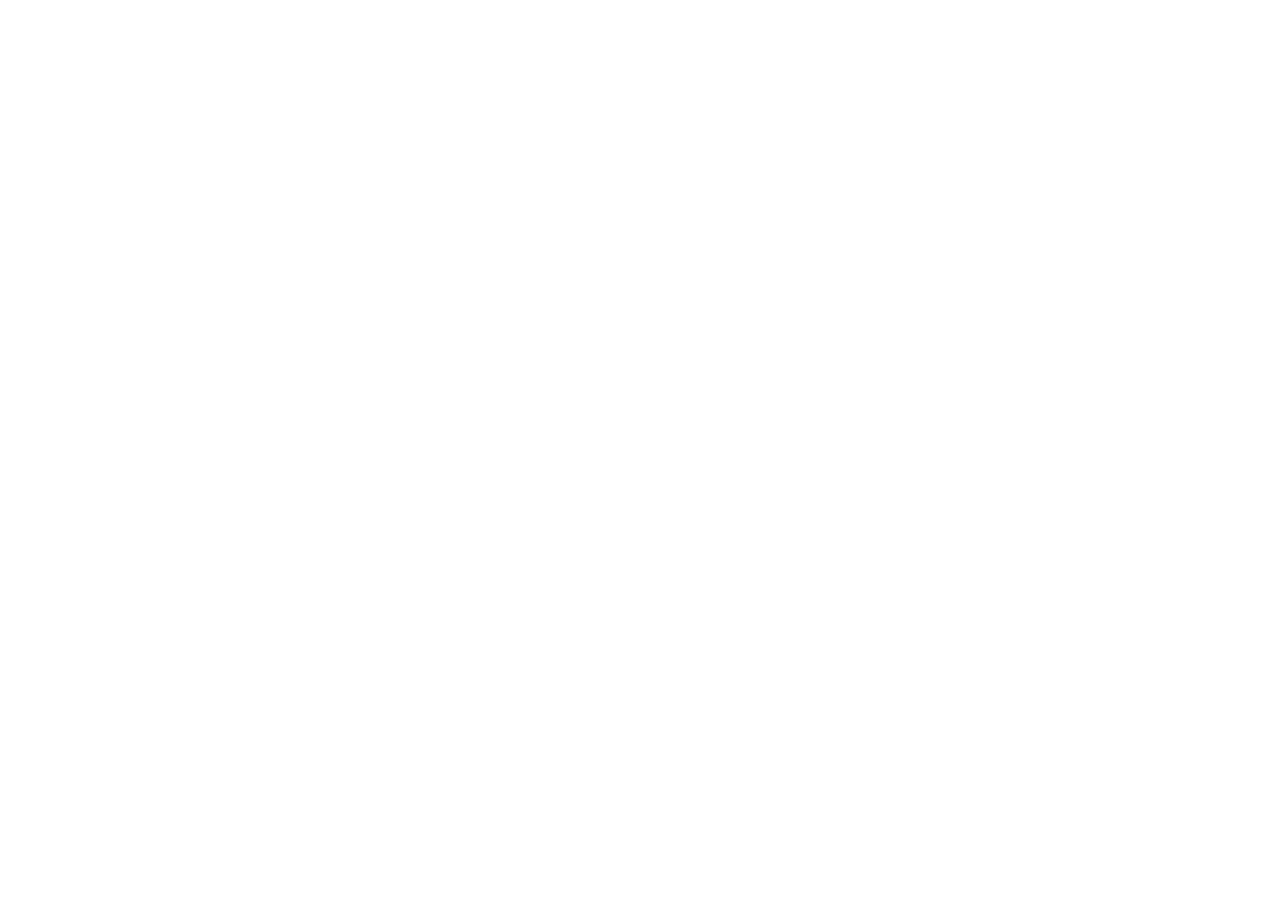
==== index.html @ 205d9cdd "提交" ====
<!DOCTYPE html>
<html lang="en">

<head>
    <meta charset="UTF-8">
    <meta name="viewport" content="width=device-width, initial-scale=1.0">
    <title>Document</title>
</head>

<body>

</body>

</html>
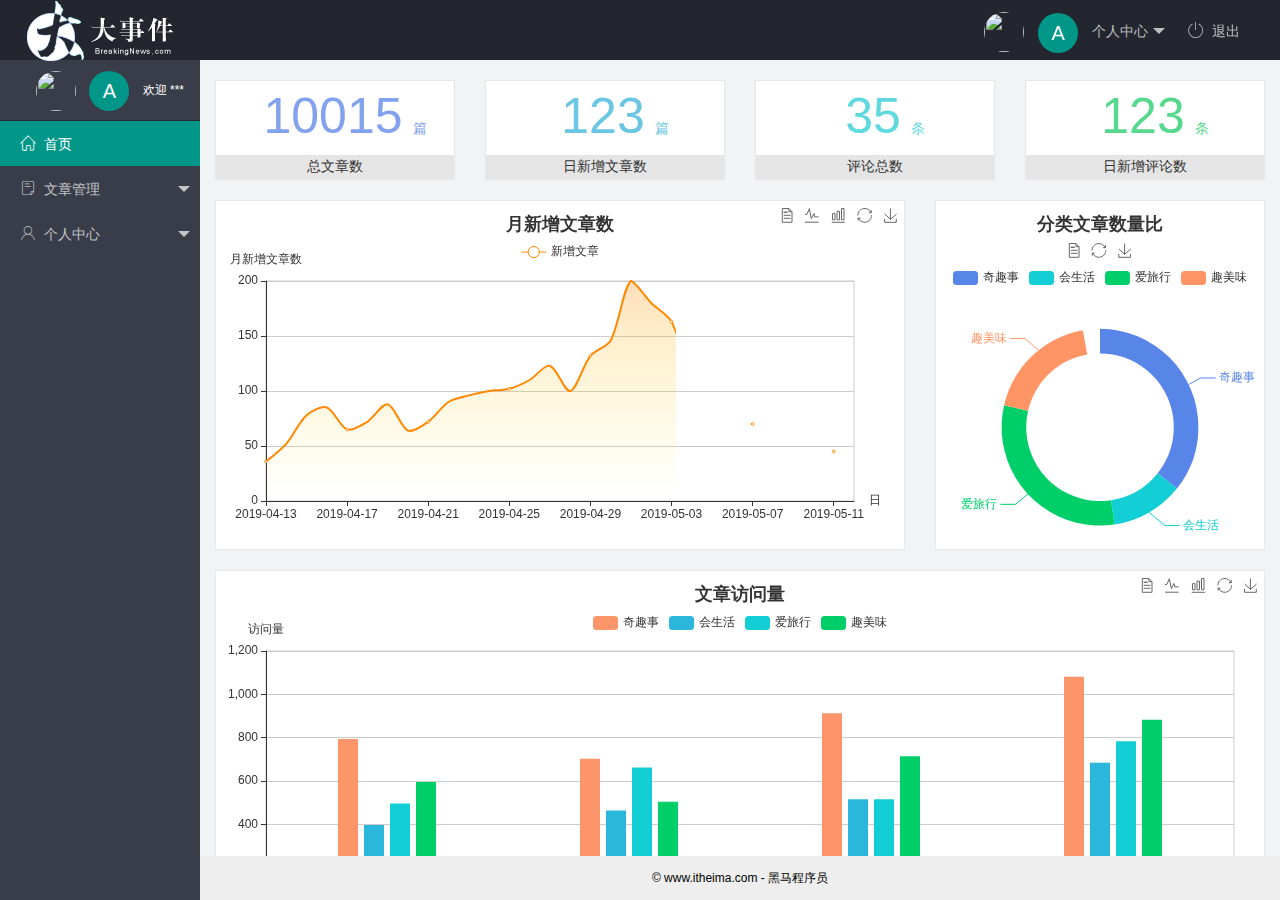
==== commit 644e4433: "页" ====
--- a/index.html
+++ b/index.html
@@ -4,11 +4,90 @@
 <head>
     <meta charset="UTF-8">
     <meta name="viewport" content="width=device-width, initial-scale=1.0">
-    <title>Document</title>
+    <title>后台主页</title>
+    <link rel="stylesheet" href="./assets/lib/layui/css/layui.css">
+    <link rel="stylesheet" href="./assets/css/index.css">
+    <!-- 导入第三方图标库 -->
+    <link rel="stylesheet" href="./assets/fonts/iconfont.css">
 </head>
 
-<body>
+<body class="layui-layout-body">
+    <div class="layui-layout layui-layout-admin">
+        <div class="layui-header">
+            <div class="layui-logo"><img src="./assets/images/logo.png" alt=""></div>
+            <!-- 头部区域（可配合layui已有的水平导航） -->
 
+            <ul class="layui-nav layui-layout-right">
+                <li class="layui-nav-item">
+                    <a href="javascript:;">
+                        <img src="http://t.cn/RCzsdCq" class="layui-nav-img">
+                        <span class="text-avatar">A</span> 个人中心
+                    </a>
+                    <dl class="layui-nav-child">
+                        <dd><a href="">基本资料</a></dd>
+                        <dd><a href="">更换头像</a></dd>
+                        <dd><a href="">重置密码</a></dd>
+                    </dl>
+                </li>
+                <li class="layui-nav-item"><a href="javascript:;" id="btnLogout"><span class="iconfont icon-tuichu"></span>退出</a></li>
+            </ul>
+        </div>
+
+        <div class="layui-side layui-bg-black">
+            <div class="layui-side-scroll">
+                <!-- 头像区域 -->
+                <div class="userinfo">
+
+                    <img src="http://t.cn/RCzsdCq" class="layui-nav-img">
+                    <span class="text-avatar">A</span>
+                    <span id='welcome'>欢迎 ***</span>
+
+                </div>
+                <!-- 左侧导航区域（可配合layui已有的垂直导航） -->
+
+                <ul class="layui-nav layui-nav-tree" lay-shrink="all">
+                    <li class="layui-nav-item layui-this"><a href="./home/dashboard.html" target="fm"><span class="iconfont icon-home"></span>首页</a></li>
+                    <li class="layui-nav-item ">
+                        <a class="" href="javascript:;"><span class="iconfont icon-16"></span>文章管理</a>
+                        <dl class="layui-nav-child">
+                            <dd><a href="javascript:;"><i class="layui-icon layui-icon-app"></i> 文章类别</a></dd>
+                            <dd><a href="javascript:;"><i class="layui-icon layui-icon-app"></i>文章列表</a></dd>
+                            <dd><a href="javascript:;"><i class="layui-icon layui-icon-app"></i>发布文章</a></dd>
+
+                        </dl>
+                    </li>
+                    <li class="layui-nav-item">
+                        <a href="javascript:;"><span class="iconfont icon-user"></span>个人中心</a>
+                        <dl class="layui-nav-child">
+                            <dd><a href="javascript:;"><i class="layui-icon layui-icon-app"></i>基本资料</a></dd>
+                            <dd><a href="javascript:;"><i class="layui-icon layui-icon-app"></i>更换头像</a></dd>
+                            <dd><a href="javascript:;"><i class="layui-icon layui-icon-app"></i>重置密码</a></dd>
+
+                        </dl>
+                    </li>
+
+
+                </ul>
+            </div>
+        </div>
+
+        <div class="layui-body">
+            <!-- 内容主体区域 -->
+            <iframe name='fm' src="./home/dashboard.html" frameborder="0"></iframe>
+        </div>
+
+        <div class="layui-footer">
+            <!-- 底部固定区域 -->
+            © www.itheima.com - 黑马程序员
+        </div>
+    </div>
+    <script src="./assets/lib/layui/layui.all.js"></script>
+    <!-- 导入Jquery  -->
+    <script src="./assets/lib/jquery.js"></script>
+    <!-- 导入基本JQUREY -->
+    <script src="./assets/js/baseAPI.js"></script>
+    <!-- 导入自己的JS文件 -->
+    <script src="./assets/js/index.js"></script>
 </body>
 
 </html>--- a/assets/lib/layui/css/layui.css
+++ b/assets/lib/layui/css/layui.css
@@ -0,0 +1,2 @@
+/** layui-v2.5.5 MIT License By https://www.layui.com */
+ .layui-inline,img{display:inline-block;vertical-align:middle}h1,h2,h3,h4,h5,h6{font-weight:400}.layui-edge,.layui-header,.layui-inline,.layui-main{position:relative}.layui-body,.layui-edge,.layui-elip{overflow:hidden}.layui-btn,.layui-edge,.layui-inline,img{vertical-align:middle}.layui-btn,.layui-disabled,.layui-icon,.layui-unselect{-moz-user-select:none;-webkit-user-select:none;-ms-user-select:none}.layui-elip,.layui-form-checkbox span,.layui-form-pane .layui-form-label{text-overflow:ellipsis;white-space:nowrap}.layui-breadcrumb,.layui-tree-btnGroup{visibility:hidden}blockquote,body,button,dd,div,dl,dt,form,h1,h2,h3,h4,h5,h6,input,li,ol,p,pre,td,textarea,th,ul{margin:0;padding:0;-webkit-tap-highlight-color:rgba(0,0,0,0)}a:active,a:hover{outline:0}img{border:none}li{list-style:none}table{border-collapse:collapse;border-spacing:0}h4,h5,h6{font-size:100%}button,input,optgroup,option,select,textarea{font-family:inherit;font-size:inherit;font-style:inherit;font-weight:inherit;outline:0}pre{white-space:pre-wrap;white-space:-moz-pre-wrap;white-space:-pre-wrap;white-space:-o-pre-wrap;word-wrap:break-word}body{line-height:24px;font:14px Helvetica Neue,Helvetica,PingFang SC,Tahoma,Arial,sans-serif}hr{height:1px;margin:10px 0;border:0;clear:both}a{color:#333;text-decoration:none}a:hover{color:#777}a cite{font-style:normal;*cursor:pointer}.layui-border-box,.layui-border-box *{box-sizing:border-box}.layui-box,.layui-box *{box-sizing:content-box}.layui-clear{clear:both;*zoom:1}.layui-clear:after{content:'\20';clear:both;*zoom:1;display:block;height:0}.layui-inline{*display:inline;*zoom:1}.layui-edge{display:inline-block;width:0;height:0;border-width:6px;border-style:dashed;border-color:transparent}.layui-edge-top{top:-4px;border-bottom-color:#999;border-bottom-style:solid}.layui-edge-right{border-left-color:#999;border-left-style:solid}.layui-edge-bottom{top:2px;border-top-color:#999;border-top-style:solid}.layui-edge-left{border-right-color:#999;border-right-style:solid}.layui-disabled,.layui-disabled:hover{color:#d2d2d2!important;cursor:not-allowed!important}.layui-circle{border-radius:100%}.layui-show{display:block!important}.layui-hide{display:none!important}@font-face{font-family:layui-icon;src:url(../font/iconfont.eot?v=250);src:url(../font/iconfont.eot?v=250#iefix) format('embedded-opentype'),url(../font/iconfont.woff2?v=250) format('woff2'),url(../font/iconfont.woff?v=250) format('woff'),url(../font/iconfont.ttf?v=250) format('truetype'),url(../font/iconfont.svg?v=250#layui-icon) format('svg')}.layui-icon{font-family:layui-icon!important;font-size:16px;font-style:normal;-webkit-font-smoothing:antialiased;-moz-osx-font-smoothing:grayscale}.layui-icon-reply-fill:before{content:"\e611"}.layui-icon-set-fill:before{content:"\e614"}.layui-icon-menu-fill:before{content:"\e60f"}.layui-icon-search:before{content:"\e615"}.layui-icon-share:before{content:"\e641"}.layui-icon-set-sm:before{content:"\e620"}.layui-icon-engine:before{content:"\e628"}.layui-icon-close:before{content:"\1006"}.layui-icon-close-fill:before{content:"\1007"}.layui-icon-chart-screen:before{content:"\e629"}.layui-icon-star:before{content:"\e600"}.layui-icon-circle-dot:before{content:"\e617"}.layui-icon-chat:before{content:"\e606"}.layui-icon-release:before{content:"\e609"}.layui-icon-list:before{content:"\e60a"}.layui-icon-chart:before{content:"\e62c"}.layui-icon-ok-circle:before{content:"\1005"}.layui-icon-layim-theme:before{content:"\e61b"}.layui-icon-table:before{content:"\e62d"}.layui-icon-right:before{content:"\e602"}.layui-icon-left:before{content:"\e603"}.layui-icon-cart-simple:before{content:"\e698"}.layui-icon-face-cry:before{content:"\e69c"}.layui-icon-face-smile:before{content:"\e6af"}.layui-icon-survey:before{content:"\e6b2"}.layui-icon-tree:before{content:"\e62e"}.layui-icon-upload-circle:before{content:"\e62f"}.layui-icon-add-circle:before{content:"\e61f"}.layui-icon-download-circle:before{content:"\e601"}.layui-icon-templeate-1:before{content:"\e630"}.layui-icon-util:before{content:"\e631"}.layui-icon-face-surprised:before{content:"\e664"}.layui-icon-edit:before{content:"\e642"}.layui-icon-speaker:before{content:"\e645"}.layui-icon-down:before{content:"\e61a"}.layui-icon-file:before{content:"\e621"}.layui-icon-layouts:before{content:"\e632"}.layui-icon-rate-half:before{content:"\e6c9"}.layui-icon-add-circle-fine:before{content:"\e608"}.layui-icon-prev-circle:before{content:"\e633"}.layui-icon-read:before{content:"\e705"}.layui-icon-404:before{content:"\e61c"}.layui-icon-carousel:before{content:"\e634"}.layui-icon-help:before{content:"\e607"}.layui-icon-code-circle:before{content:"\e635"}.layui-icon-water:before{content:"\e636"}.layui-icon-username:before{content:"\e66f"}.layui-icon-find-fill:before{content:"\e670"}.layui-icon-about:before{content:"\e60b"}.layui-icon-location:before{content:"\e715"}.layui-icon-up:before{content:"\e619"}.layui-icon-pause:before{content:"\e651"}.layui-icon-date:before{content:"\e637"}.layui-icon-layim-uploadfile:before{content:"\e61d"}.layui-icon-delete:before{content:"\e640"}.layui-icon-play:before{content:"\e652"}.layui-icon-top:before{content:"\e604"}.layui-icon-friends:before{content:"\e612"}.layui-icon-refresh-3:before{content:"\e9aa"}.layui-icon-ok:before{content:"\e605"}.layui-icon-layer:before{content:"\e638"}.layui-icon-face-smile-fine:before{content:"\e60c"}.layui-icon-dollar:before{content:"\e659"}.layui-icon-group:before{content:"\e613"}.layui-icon-layim-download:before{content:"\e61e"}.layui-icon-picture-fine:before{content:"\e60d"}.layui-icon-link:before{content:"\e64c"}.layui-icon-diamond:before{content:"\e735"}.layui-icon-log:before{content:"\e60e"}.layui-icon-rate-solid:before{content:"\e67a"}.layui-icon-fonts-del:before{content:"\e64f"}.layui-icon-unlink:before{content:"\e64d"}.layui-icon-fonts-clear:before{content:"\e639"}.layui-icon-triangle-r:before{content:"\e623"}.layui-icon-circle:before{content:"\e63f"}.layui-icon-radio:before{content:"\e643"}.layui-icon-align-center:before{content:"\e647"}.layui-icon-align-right:before{content:"\e648"}.layui-icon-align-left:before{content:"\e649"}.layui-icon-loading-1:before{content:"\e63e"}.layui-icon-return:before{content:"\e65c"}.layui-icon-fonts-strong:before{content:"\e62b"}.layui-icon-upload:before{content:"\e67c"}.layui-icon-dialogue:before{content:"\e63a"}.layui-icon-video:before{content:"\e6ed"}.layui-icon-headset:before{content:"\e6fc"}.layui-icon-cellphone-fine:before{content:"\e63b"}.layui-icon-add-1:before{content:"\e654"}.layui-icon-face-smile-b:before{content:"\e650"}.layui-icon-fonts-html:before{content:"\e64b"}.layui-icon-form:before{content:"\e63c"}.layui-icon-cart:before{content:"\e657"}.layui-icon-camera-fill:before{content:"\e65d"}.layui-icon-tabs:before{content:"\e62a"}.layui-icon-fonts-code:before{content:"\e64e"}.layui-icon-fire:before{content:"\e756"}.layui-icon-set:before{content:"\e716"}.layui-icon-fonts-u:before{content:"\e646"}.layui-icon-triangle-d:before{content:"\e625"}.layui-icon-tips:before{content:"\e702"}.layui-icon-picture:before{content:"\e64a"}.layui-icon-more-vertical:before{content:"\e671"}.layui-icon-flag:before{content:"\e66c"}.layui-icon-loading:before{content:"\e63d"}.layui-icon-fonts-i:before{content:"\e644"}.layui-icon-refresh-1:before{content:"\e666"}.layui-icon-rmb:before{content:"\e65e"}.layui-icon-home:before{content:"\e68e"}.layui-icon-user:before{content:"\e770"}.layui-icon-notice:before{content:"\e667"}.layui-icon-login-weibo:before{content:"\e675"}.layui-icon-voice:before{content:"\e688"}.layui-icon-upload-drag:before{content:"\e681"}.layui-icon-login-qq:before{content:"\e676"}.layui-icon-snowflake:before{content:"\e6b1"}.layui-icon-file-b:before{content:"\e655"}.layui-icon-template:before{content:"\e663"}.layui-icon-auz:before{content:"\e672"}.layui-icon-console:before{content:"\e665"}.layui-icon-app:before{content:"\e653"}.layui-icon-prev:before{content:"\e65a"}.layui-icon-website:before{content:"\e7ae"}.layui-icon-next:before{content:"\e65b"}.layui-icon-component:before{content:"\e857"}.layui-icon-more:before{content:"\e65f"}.layui-icon-login-wechat:before{content:"\e677"}.layui-icon-shrink-right:before{content:"\e668"}.layui-icon-spread-left:before{content:"\e66b"}.layui-icon-camera:before{content:"\e660"}.layui-icon-note:before{content:"\e66e"}.layui-icon-refresh:before{content:"\e669"}.layui-icon-female:before{content:"\e661"}.layui-icon-male:before{content:"\e662"}.layui-icon-password:before{content:"\e673"}.layui-icon-senior:before{content:"\e674"}.layui-icon-theme:before{content:"\e66a"}.layui-icon-tread:before{content:"\e6c5"}.layui-icon-praise:before{content:"\e6c6"}.layui-icon-star-fill:before{content:"\e658"}.layui-icon-rate:before{content:"\e67b"}.layui-icon-template-1:before{content:"\e656"}.layui-icon-vercode:before{content:"\e679"}.layui-icon-cellphone:before{content:"\e678"}.layui-icon-screen-full:before{content:"\e622"}.layui-icon-screen-restore:before{content:"\e758"}.layui-icon-cols:before{content:"\e610"}.layui-icon-export:before{content:"\e67d"}.layui-icon-print:before{content:"\e66d"}.layui-icon-slider:before{content:"\e714"}.layui-icon-addition:before{content:"\e624"}.layui-icon-subtraction:before{content:"\e67e"}.layui-icon-service:before{content:"\e626"}.layui-icon-transfer:before{content:"\e691"}.layui-main{width:1140px;margin:0 auto}.layui-header{z-index:1000;height:60px}.layui-header a:hover{transition:all .5s;-webkit-transition:all .5s}.layui-side{position:fixed;left:0;top:0;bottom:0;z-index:999;width:200px;overflow-x:hidden}.layui-side-scroll{position:relative;width:220px;height:100%;overflow-x:hidden}.layui-body{position:absolute;left:200px;right:0;top:0;bottom:0;z-index:998;width:auto;overflow-y:auto;box-sizing:border-box}.layui-layout-body{overflow:hidden}.layui-layout-admin .layui-header{background-color:#23262E}.layui-layout-admin .layui-side{top:60px;width:200px;overflow-x:hidden}.layui-layout-admin .layui-body{position:fixed;top:60px;bottom:44px}.layui-layout-admin .layui-main{width:auto;margin:0 15px}.layui-layout-admin .layui-footer{position:fixed;left:200px;right:0;bottom:0;height:44px;line-height:44px;padding:0 15px;background-color:#eee}.layui-layout-admin .layui-logo{position:absolute;left:0;top:0;width:200px;height:100%;line-height:60px;text-align:center;color:#009688;font-size:16px}.layui-layout-admin .layui-header .layui-nav{background:0 0}.layui-layout-left{position:absolute!important;left:200px;top:0}.layui-layout-right{position:absolute!important;right:0;top:0}.layui-container{position:relative;margin:0 auto;padding:0 15px;box-sizing:border-box}.layui-fluid{position:relative;margin:0 auto;padding:0 15px}.layui-row:after,.layui-row:before{content:'';display:block;clear:both}.layui-col-lg1,.layui-col-lg10,.layui-col-lg11,.layui-col-lg12,.layui-col-lg2,.layui-col-lg3,.layui-col-lg4,.layui-col-lg5,.layui-col-lg6,.layui-col-lg7,.layui-col-lg8,.layui-col-lg9,.layui-col-md1,.layui-col-md10,.layui-col-md11,.layui-col-md12,.layui-col-md2,.layui-col-md3,.layui-col-md4,.layui-col-md5,.layui-col-md6,.layui-col-md7,.layui-col-md8,.layui-col-md9,.layui-col-sm1,.layui-col-sm10,.layui-col-sm11,.layui-col-sm12,.layui-col-sm2,.layui-col-sm3,.layui-col-sm4,.layui-col-sm5,.layui-col-sm6,.layui-col-sm7,.layui-col-sm8,.layui-col-sm9,.layui-col-xs1,.layui-col-xs10,.layui-col-xs11,.layui-col-xs12,.layui-col-xs2,.layui-col-xs3,.layui-col-xs4,.layui-col-xs5,.layui-col-xs6,.layui-col-xs7,.layui-col-xs8,.layui-col-xs9{position:relative;display:block;box-sizing:border-box}.layui-col-xs1,.layui-col-xs10,.layui-col-xs11,.layui-col-xs12,.layui-col-xs2,.layui-col-xs3,.layui-col-xs4,.layui-col-xs5,.layui-col-xs6,.layui-col-xs7,.layui-col-xs8,.layui-col-xs9{float:left}.layui-col-xs1{width:8.33333333%}.layui-col-xs2{width:16.66666667%}.layui-col-xs3{width:25%}.layui-col-xs4{width:33.33333333%}.layui-col-xs5{width:41.66666667%}.layui-col-xs6{width:50%}.layui-col-xs7{width:58.33333333%}.layui-col-xs8{width:66.66666667%}.layui-col-xs9{width:75%}.layui-col-xs10{width:83.33333333%}.layui-col-xs11{width:91.66666667%}.layui-col-xs12{width:100%}.layui-col-xs-offset1{margin-left:8.33333333%}.layui-col-xs-offset2{margin-left:16.66666667%}.layui-col-xs-offset3{margin-left:25%}.layui-col-xs-offset4{margin-left:33.33333333%}.layui-col-xs-offset5{margin-left:41.66666667%}.layui-col-xs-offset6{margin-left:50%}.layui-col-xs-offset7{margin-left:58.33333333%}.layui-col-xs-offset8{margin-left:66.66666667%}.layui-col-xs-offset9{margin-left:75%}.layui-col-xs-offset10{margin-left:83.33333333%}.layui-col-xs-offset11{margin-left:91.66666667%}.layui-col-xs-offset12{margin-left:100%}@media screen and (max-width:768px){.layui-hide-xs{display:none!important}.layui-show-xs-block{display:block!important}.layui-show-xs-inline{display:inline!important}.layui-show-xs-inline-block{display:inline-block!important}}@media screen and (min-width:768px){.layui-container{width:750px}.layui-hide-sm{display:none!important}.layui-show-sm-block{display:block!important}.layui-show-sm-inline{display:inline!important}.layui-show-sm-inline-block{display:inline-block!important}.layui-col-sm1,.layui-col-sm10,.layui-col-sm11,.layui-col-sm12,.layui-col-sm2,.layui-col-sm3,.layui-col-sm4,.layui-col-sm5,.layui-col-sm6,.layui-col-sm7,.layui-col-sm8,.layui-col-sm9{float:left}.layui-col-sm1{width:8.33333333%}.layui-col-sm2{width:16.66666667%}.layui-col-sm3{width:25%}.layui-col-sm4{width:33.33333333%}.layui-col-sm5{width:41.66666667%}.layui-col-sm6{width:50%}.layui-col-sm7{width:58.33333333%}.layui-col-sm8{width:66.66666667%}.layui-col-sm9{width:75%}.layui-col-sm10{width:83.33333333%}.layui-col-sm11{width:91.66666667%}.layui-col-sm12{width:100%}.layui-col-sm-offset1{margin-left:8.33333333%}.layui-col-sm-offset2{margin-left:16.66666667%}.layui-col-sm-offset3{margin-left:25%}.layui-col-sm-offset4{margin-left:33.33333333%}.layui-col-sm-offset5{margin-left:41.66666667%}.layui-col-sm-offset6{margin-left:50%}.layui-col-sm-offset7{margin-left:58.33333333%}.layui-col-sm-offset8{margin-left:66.66666667%}.layui-col-sm-offset9{margin-left:75%}.layui-col-sm-offset10{margin-left:83.33333333%}.layui-col-sm-offset11{margin-left:91.66666667%}.layui-col-sm-offset12{margin-left:100%}}@media screen and (min-width:992px){.layui-container{width:970px}.layui-hide-md{display:none!important}.layui-show-md-block{display:block!important}.layui-show-md-inline{display:inline!important}.layui-show-md-inline-block{display:inline-block!important}.layui-col-md1,.layui-col-md10,.layui-col-md11,.layui-col-md12,.layui-col-md2,.layui-col-md3,.layui-col-md4,.layui-col-md5,.layui-col-md6,.layui-col-md7,.layui-col-md8,.layui-col-md9{float:left}.layui-col-md1{width:8.33333333%}.layui-col-md2{width:16.66666667%}.layui-col-md3{width:25%}.layui-col-md4{width:33.33333333%}.layui-col-md5{width:41.66666667%}.layui-col-md6{width:50%}.layui-col-md7{width:58.33333333%}.layui-col-md8{width:66.66666667%}.layui-col-md9{width:75%}.layui-col-md10{width:83.33333333%}.layui-col-md11{width:91.66666667%}.layui-col-md12{width:100%}.layui-col-md-offset1{margin-left:8.33333333%}.layui-col-md-offset2{margin-left:16.66666667%}.layui-col-md-offset3{margin-left:25%}.layui-col-md-offset4{margin-left:33.33333333%}.layui-col-md-offset5{margin-left:41.66666667%}.layui-col-md-offset6{margin-left:50%}.layui-col-md-offset7{margin-left:58.33333333%}.layui-col-md-offset8{margin-left:66.66666667%}.layui-col-md-offset9{margin-left:75%}.layui-col-md-offset10{margin-left:83.33333333%}.layui-col-md-offset11{margin-left:91.66666667%}.layui-col-md-offset12{margin-left:100%}}@media screen and (min-width:1200px){.layui-container{width:1170px}.layui-hide-lg{display:none!important}.layui-show-lg-block{display:block!important}.layui-show-lg-inline{display:inline!important}.layui-show-lg-inline-block{display:inline-block!important}.layui-col-lg1,.layui-col-lg10,.layui-col-lg11,.layui-col-lg12,.layui-col-lg2,.layui-col-lg3,.layui-col-lg4,.layui-col-lg5,.layui-col-lg6,.layui-col-lg7,.layui-col-lg8,.layui-col-lg9{float:left}.layui-col-lg1{width:8.33333333%}.layui-col-lg2{width:16.66666667%}.layui-col-lg3{width:25%}.layui-col-lg4{width:33.33333333%}.layui-col-lg5{width:41.66666667%}.layui-col-lg6{width:50%}.layui-col-lg7{width:58.33333333%}.layui-col-lg8{width:66.66666667%}.layui-col-lg9{width:75%}.layui-col-lg10{width:83.33333333%}.layui-col-lg11{width:91.66666667%}.layui-col-lg12{width:100%}.layui-col-lg-offset1{margin-left:8.33333333%}.layui-col-lg-offset2{margin-left:16.66666667%}.layui-col-lg-offset3{margin-left:25%}.layui-col-lg-offset4{margin-left:33.33333333%}.layui-col-lg-offset5{margin-left:41.66666667%}.layui-col-lg-offset6{margin-left:50%}.layui-col-lg-offset7{margin-left:58.33333333%}.layui-col-lg-offset8{margin-left:66.66666667%}.layui-col-lg-offset9{margin-left:75%}.layui-col-lg-offset10{margin-left:83.33333333%}.layui-col-lg-offset11{margin-left:91.66666667%}.layui-col-lg-offset12{margin-left:100%}}.layui-col-space1{margin:-.5px}.layui-col-space1>*{padding:.5px}.layui-col-space3{margin:-1.5px}.layui-col-space3>*{padding:1.5px}.layui-col-space5{margin:-2.5px}.layui-col-space5>*{padding:2.5px}.layui-col-space8{margin:-3.5px}.layui-col-space8>*{padding:3.5px}.layui-col-space10{margin:-5px}.layui-col-space10>*{padding:5px}.layui-col-space12{margin:-6px}.layui-col-space12>*{padding:6px}.layui-col-space15{margin:-7.5px}.layui-col-space15>*{padding:7.5px}.layui-col-space18{margin:-9px}.layui-col-space18>*{padding:9px}.layui-col-space20{margin:-10px}.layui-col-space20>*{padding:10px}.layui-col-space22{margin:-11px}.layui-col-space22>*{padding:11px}.layui-col-space25{margin:-12.5px}.layui-col-space25>*{padding:12.5px}.layui-col-space30{margin:-15px}.layui-col-space30>*{padding:15px}.layui-btn,.layui-input,.layui-select,.layui-textarea,.layui-upload-button{outline:0;-webkit-appearance:none;transition:all .3s;-webkit-transition:all .3s;box-sizing:border-box}.layui-elem-quote{margin-bottom:10px;padding:15px;line-height:22px;border-left:5px solid #009688;border-radius:0 2px 2px 0;background-color:#f2f2f2}.layui-quote-nm{border-style:solid;border-width:1px 1px 1px 5px;background:0 0}.layui-elem-field{margin-bottom:10px;padding:0;border-width:1px;border-style:solid}.layui-elem-field legend{margin-left:20px;padding:0 10px;font-size:20px;font-weight:300}.layui-field-title{margin:10px 0 20px;border-width:1px 0 0}.layui-field-box{padding:10px 15px}.layui-field-title .layui-field-box{padding:10px 0}.layui-progress{position:relative;height:6px;border-radius:20px;background-color:#e2e2e2}.layui-progress-bar{position:absolute;left:0;top:0;width:0;max-width:100%;height:6px;border-radius:20px;text-align:right;background-color:#5FB878;transition:all .3s;-webkit-transition:all .3s}.layui-progress-big,.layui-progress-big .layui-progress-bar{height:18px;line-height:18px}.layui-progress-text{position:relative;top:-20px;line-height:18px;font-size:12px;color:#666}.layui-progress-big .layui-progress-text{position:static;padding:0 10px;color:#fff}.layui-collapse{border-width:1px;border-style:solid;border-radius:2px}.layui-colla-content,.layui-colla-item{border-top-width:1px;border-top-style:solid}.layui-colla-item:first-child{border-top:none}.layui-colla-title{position:relative;height:42px;line-height:42px;padding:0 15px 0 35px;color:#333;background-color:#f2f2f2;cursor:pointer;font-size:14px;overflow:hidden}.layui-colla-content{display:none;padding:10px 15px;line-height:22px;color:#666}.layui-colla-icon{position:absolute;left:15px;top:0;font-size:14px}.layui-card{margin-bottom:15px;border-radius:2px;background-color:#fff;box-shadow:0 1px 2px 0 rgba(0,0,0,.05)}.layui-card:last-child{margin-bottom:0}.layui-card-header{position:relative;height:42px;line-height:42px;padding:0 15px;border-bottom:1px solid #f6f6f6;color:#333;border-radius:2px 2px 0 0;font-size:14px}.layui-bg-black,.layui-bg-blue,.layui-bg-cyan,.layui-bg-green,.layui-bg-orange,.layui-bg-red{color:#fff!important}.layui-card-body{position:relative;padding:10px 15px;line-height:24px}.layui-card-body[pad15]{padding:15px}.layui-card-body[pad20]{padding:20px}.layui-card-body .layui-table{margin:5px 0}.layui-card .layui-tab{margin:0}.layui-panel-window{position:relative;padding:15px;border-radius:0;border-top:5px solid #E6E6E6;background-color:#fff}.layui-auxiliar-moving{position:fixed;left:0;right:0;top:0;bottom:0;width:100%;height:100%;background:0 0;z-index:9999999999}.layui-form-label,.layui-form-mid,.layui-form-select,.layui-input-block,.layui-input-inline,.layui-textarea{position:relative}.layui-bg-red{background-color:#FF5722!important}.layui-bg-orange{background-color:#FFB800!important}.layui-bg-green{background-color:#009688!important}.layui-bg-cyan{background-color:#2F4056!important}.layui-bg-blue{background-color:#1E9FFF!important}.layui-bg-black{background-color:#393D49!important}.layui-bg-gray{background-color:#eee!important;color:#666!important}.layui-badge-rim,.layui-colla-content,.layui-colla-item,.layui-collapse,.layui-elem-field,.layui-form-pane .layui-form-item[pane],.layui-form-pane .layui-form-label,.layui-input,.layui-layedit,.layui-layedit-tool,.layui-quote-nm,.layui-select,.layui-tab-bar,.layui-tab-card,.layui-tab-title,.layui-tab-title .layui-this:after,.layui-textarea{border-color:#e6e6e6}.layui-timeline-item:before,hr{background-color:#e6e6e6}.layui-text{line-height:22px;font-size:14px;color:#666}.layui-text h1,.layui-text h2,.layui-text h3{font-weight:500;color:#333}.layui-text h1{font-size:30px}.layui-text h2{font-size:24px}.layui-text h3{font-size:18px}.layui-text a:not(.layui-btn){color:#01AAED}.layui-text a:not(.layui-btn):hover{text-decoration:underline}.layui-text ul{padding:5px 0 5px 15px}.layui-text ul li{margin-top:5px;list-style-type:disc}.layui-text em,.layui-word-aux{color:#999!important;padding:0 5px!important}.layui-btn{display:inline-block;height:38px;line-height:38px;padding:0 18px;background-color:#009688;color:#fff;white-space:nowrap;text-align:center;font-size:14px;border:none;border-radius:2px;cursor:pointer}.layui-btn:hover{opacity:.8;filter:alpha(opacity=80);color:#fff}.layui-btn:active{opacity:1;filter:alpha(opacity=100)}.layui-btn+.layui-btn{margin-left:10px}.layui-btn-container{font-size:0}.layui-btn-container .layui-btn{margin-right:10px;margin-bottom:10px}.layui-btn-container .layui-btn+.layui-btn{margin-left:0}.layui-table .layui-btn-container .layui-btn{margin-bottom:9px}.layui-btn-radius{border-radius:100px}.layui-btn .layui-icon{margin-right:3px;font-size:18px;vertical-align:bottom;vertical-align:middle\9}.layui-btn-primary{border:1px solid #C9C9C9;background-color:#fff;color:#555}.layui-btn-primary:hover{border-color:#009688;color:#333}.layui-btn-normal{background-color:#1E9FFF}.layui-btn-warm{background-color:#FFB800}.layui-btn-danger{background-color:#FF5722}.layui-btn-checked{background-color:#5FB878}.layui-btn-disabled,.layui-btn-disabled:active,.layui-btn-disabled:hover{border:1px solid #e6e6e6;background-color:#FBFBFB;color:#C9C9C9;cursor:not-allowed;opacity:1}.layui-btn-lg{height:44px;line-height:44px;padding:0 25px;font-size:16px}.layui-btn-sm{height:30px;line-height:30px;padding:0 10px;font-size:12px}.layui-btn-sm i{font-size:16px!important}.layui-btn-xs{height:22px;line-height:22px;padding:0 5px;font-size:12px}.layui-btn-xs i{font-size:14px!important}.layui-btn-group{display:inline-block;vertical-align:middle;font-size:0}.layui-btn-group .layui-btn{margin-left:0!important;margin-right:0!important;border-left:1px solid rgba(255,255,255,.5);border-radius:0}.layui-btn-group .layui-btn-primary{border-left:none}.layui-btn-group .layui-btn-primary:hover{border-color:#C9C9C9;color:#009688}.layui-btn-group .layui-btn:first-child{border-left:none;border-radius:2px 0 0 2px}.layui-btn-group .layui-btn-primary:first-child{border-left:1px solid #c9c9c9}.layui-btn-group .layui-btn:last-child{border-radius:0 2px 2px 0}.layui-btn-group .layui-btn+.layui-btn{margin-left:0}.layui-btn-group+.layui-btn-group{margin-left:10px}.layui-btn-fluid{width:100%}.layui-input,.layui-select,.layui-textarea{height:38px;line-height:1.3;line-height:38px\9;border-width:1px;border-style:solid;background-color:#fff;border-radius:2px}.layui-input::-webkit-input-placeholder,.layui-select::-webkit-input-placeholder,.layui-textarea::-webkit-input-placeholder{line-height:1.3}.layui-input,.layui-textarea{display:block;width:100%;padding-left:10px}.layui-input:hover,.layui-textarea:hover{border-color:#D2D2D2!important}.layui-input:focus,.layui-textarea:focus{border-color:#C9C9C9!important}.layui-textarea{min-height:100px;height:auto;line-height:20px;padding:6px 10px;resize:vertical}.layui-select{padding:0 10px}.layui-form input[type=checkbox],.layui-form input[type=radio],.layui-form select{display:none}.layui-form [lay-ignore]{display:initial}.layui-form-item{margin-bottom:15px;clear:both;*zoom:1}.layui-form-item:after{content:'\20';clear:both;*zoom:1;display:block;height:0}.layui-form-label{float:left;display:block;padding:9px 15px;width:80px;font-weight:400;line-height:20px;text-align:right}.layui-form-label-col{display:block;float:none;padding:9px 0;line-height:20px;text-align:left}.layui-form-item .layui-inline{margin-bottom:5px;margin-right:10px}.layui-input-block{margin-left:110px;min-height:36px}.layui-input-inline{display:inline-block;vertical-align:middle}.layui-form-item .layui-input-inline{float:left;width:190px;margin-right:10px}.layui-form-text .layui-input-inline{width:auto}.layui-form-mid{float:left;display:block;padding:9px 0!important;line-height:20px;margin-right:10px}.layui-form-danger+.layui-form-select .layui-input,.layui-form-danger:focus{border-color:#FF5722!important}.layui-form-select .layui-input{padding-right:30px;cursor:pointer}.layui-form-select .layui-edge{position:absolute;right:10px;top:50%;margin-top:-3px;cursor:pointer;border-width:6px;border-top-color:#c2c2c2;border-top-style:solid;transition:all .3s;-webkit-transition:all .3s}.layui-form-select dl{display:none;position:absolute;left:0;top:42px;padding:5px 0;z-index:899;min-width:100%;border:1px solid #d2d2d2;max-height:300px;overflow-y:auto;background-color:#fff;border-radius:2px;box-shadow:0 2px 4px rgba(0,0,0,.12);box-sizing:border-box}.layui-form-select dl dd,.layui-form-select dl dt{padding:0 10px;line-height:36px;white-space:nowrap;overflow:hidden;text-overflow:ellipsis}.layui-form-select dl dt{font-size:12px;color:#999}.layui-form-select dl dd{cursor:pointer}.layui-form-select dl dd:hover{background-color:#f2f2f2;-webkit-transition:.5s all;transition:.5s all}.layui-form-select .layui-select-group dd{padding-left:20px}.layui-form-select dl dd.layui-select-tips{padding-left:10px!important;color:#999}.layui-form-select dl dd.layui-this{background-color:#5FB878;color:#fff}.layui-form-checkbox,.layui-form-select dl dd.layui-disabled{background-color:#fff}.layui-form-selected dl{display:block}.layui-form-checkbox,.layui-form-checkbox *,.layui-form-switch{display:inline-block;vertical-align:middle}.layui-form-selected .layui-edge{margin-top:-9px;-webkit-transform:rotate(180deg);transform:rotate(180deg);margin-top:-3px\9}:root .layui-form-selected .layui-edge{margin-top:-9px\0/IE9}.layui-form-selectup dl{top:auto;bottom:42px}.layui-select-none{margin:5px 0;text-align:center;color:#999}.layui-select-disabled .layui-disabled{border-color:#eee!important}.layui-select-disabled .layui-edge{border-top-color:#d2d2d2}.layui-form-checkbox{position:relative;height:30px;line-height:30px;margin-right:10px;padding-right:30px;cursor:pointer;font-size:0;-webkit-transition:.1s linear;transition:.1s linear;box-sizing:border-box}.layui-form-checkbox span{padding:0 10px;height:100%;font-size:14px;border-radius:2px 0 0 2px;background-color:#d2d2d2;color:#fff;overflow:hidden}.layui-form-checkbox:hover span{background-color:#c2c2c2}.layui-form-checkbox i{position:absolute;right:0;top:0;width:30px;height:28px;border:1px solid #d2d2d2;border-left:none;border-radius:0 2px 2px 0;color:#fff;font-size:20px;text-align:center}.layui-form-checkbox:hover i{border-color:#c2c2c2;color:#c2c2c2}.layui-form-checked,.layui-form-checked:hover{border-color:#5FB878}.layui-form-checked span,.layui-form-checked:hover span{background-color:#5FB878}.layui-form-checked i,.layui-form-checked:hover i{color:#5FB878}.layui-form-item .layui-form-checkbox{margin-top:4px}.layui-form-checkbox[lay-skin=primary]{height:auto!important;line-height:normal!important;min-width:18px;min-height:18px;border:none!important;margin-right:0;padding-left:28px;padding-right:0;background:0 0}.layui-form-checkbox[lay-skin=primary] span{padding-left:0;padding-right:15px;line-height:18px;background:0 0;color:#666}.layui-form-checkbox[lay-skin=primary] i{right:auto;left:0;width:16px;height:16px;line-height:16px;border:1px solid #d2d2d2;font-size:12px;border-radius:2px;background-color:#fff;-webkit-transition:.1s linear;transition:.1s linear}.layui-form-checkbox[lay-skin=primary]:hover i{border-color:#5FB878;color:#fff}.layui-form-checked[lay-skin=primary] i{border-color:#5FB878!important;background-color:#5FB878;color:#fff}.layui-checkbox-disbaled[lay-skin=primary] span{background:0 0!important;color:#c2c2c2}.layui-checkbox-disbaled[lay-skin=primary]:hover i{border-color:#d2d2d2}.layui-form-item .layui-form-checkbox[lay-skin=primary]{margin-top:10px}.layui-form-switch{position:relative;height:22px;line-height:22px;min-width:35px;padding:0 5px;margin-top:8px;border:1px solid #d2d2d2;border-radius:20px;cursor:pointer;background-color:#fff;-webkit-transition:.1s linear;transition:.1s linear}.layui-form-switch i{position:absolute;left:5px;top:3px;width:16px;height:16px;border-radius:20px;background-color:#d2d2d2;-webkit-transition:.1s linear;transition:.1s linear}.layui-form-switch em{position:relative;top:0;width:25px;margin-left:21px;padding:0!important;text-align:center!important;color:#999!important;font-style:normal!important;font-size:12px}.layui-form-onswitch{border-color:#5FB878;background-color:#5FB878}.layui-checkbox-disbaled,.layui-checkbox-disbaled i{border-color:#e2e2e2!important}.layui-form-onswitch i{left:100%;margin-left:-21px;background-color:#fff}.layui-form-onswitch em{margin-left:5px;margin-right:21px;color:#fff!important}.layui-checkbox-disbaled span{background-color:#e2e2e2!important}.layui-checkbox-disbaled:hover i{color:#fff!important}[lay-radio]{display:none}.layui-form-radio,.layui-form-radio *{display:inline-block;vertical-align:middle}.layui-form-radio{line-height:28px;margin:6px 10px 0 0;padding-right:10px;cursor:pointer;font-size:0}.layui-form-radio *{font-size:14px}.layui-form-radio>i{margin-right:8px;font-size:22px;color:#c2c2c2}.layui-form-radio>i:hover,.layui-form-radioed>i{color:#5FB878}.layui-radio-disbaled>i{color:#e2e2e2!important}.layui-form-pane .layui-form-label{width:110px;padding:8px 15px;height:38px;line-height:20px;border-width:1px;border-style:solid;border-radius:2px 0 0 2px;text-align:center;background-color:#FBFBFB;overflow:hidden;box-sizing:border-box}.layui-form-pane .layui-input-inline{margin-left:-1px}.layui-form-pane .layui-input-block{margin-left:110px;left:-1px}.layui-form-pane .layui-input{border-radius:0 2px 2px 0}.layui-form-pane .layui-form-text .layui-form-label{float:none;width:100%;border-radius:2px;box-sizing:border-box;text-align:left}.layui-form-pane .layui-form-text .layui-input-inline{display:block;margin:0;top:-1px;clear:both}.layui-form-pane .layui-form-text .layui-input-block{margin:0;left:0;top:-1px}.layui-form-pane .layui-form-text .layui-textarea{min-height:100px;border-radius:0 0 2px 2px}.layui-form-pane .layui-form-checkbox{margin:4px 0 4px 10px}.layui-form-pane .layui-form-radio,.layui-form-pane .layui-form-switch{margin-top:6px;margin-left:10px}.layui-form-pane .layui-form-item[pane]{position:relative;border-width:1px;border-style:solid}.layui-form-pane .layui-form-item[pane] .layui-form-label{position:absolute;left:0;top:0;height:100%;border-width:0 1px 0 0}.layui-form-pane .layui-form-item[pane] .layui-input-inline{margin-left:110px}@media screen and (max-width:450px){.layui-form-item .layui-form-label{text-overflow:ellipsis;overflow:hidden;white-space:nowrap}.layui-form-item .layui-inline{display:block;margin-right:0;margin-bottom:20px;clear:both}.layui-form-item .layui-inline:after{content:'\20';clear:both;display:block;height:0}.layui-form-item .layui-input-inline{display:block;float:none;left:-3px;width:auto;margin:0 0 10px 112px}.layui-form-item .layui-input-inline+.layui-form-mid{margin-left:110px;top:-5px;padding:0}.layui-form-item .layui-form-checkbox{margin-right:5px;margin-bottom:5px}}.layui-layedit{border-width:1px;border-style:solid;border-radius:2px}.layui-layedit-tool{padding:3px 5px;border-bottom-width:1px;border-bottom-style:solid;font-size:0}.layedit-tool-fixed{position:fixed;top:0;border-top:1px solid #e2e2e2}.layui-layedit-tool .layedit-tool-mid,.layui-layedit-tool .layui-icon{display:inline-block;vertical-align:middle;text-align:center;font-size:14px}.layui-layedit-tool .layui-icon{position:relative;width:32px;height:30px;line-height:30px;margin:3px 5px;color:#777;cursor:pointer;border-radius:2px}.layui-layedit-tool .layui-icon:hover{color:#393D49}.layui-layedit-tool .layui-icon:active{color:#000}.layui-layedit-tool .layedit-tool-active{background-color:#e2e2e2;color:#000}.layui-layedit-tool .layui-disabled,.layui-layedit-tool .layui-disabled:hover{color:#d2d2d2;cursor:not-allowed}.layui-layedit-tool .layedit-tool-mid{width:1px;height:18px;margin:0 10px;background-color:#d2d2d2}.layedit-tool-html{width:50px!important;font-size:30px!important}.layedit-tool-b,.layedit-tool-code,.layedit-tool-help{font-size:16px!important}.layedit-tool-d,.layedit-tool-face,.layedit-tool-image,.layedit-tool-unlink{font-size:18px!important}.layedit-tool-image input{position:absolute;font-size:0;left:0;top:0;width:100%;height:100%;opacity:.01;filter:Alpha(opacity=1);cursor:pointer}.layui-layedit-iframe iframe{display:block;width:100%}#LAY_layedit_code{overflow:hidden}.layui-laypage{display:inline-block;*display:inline;*zoom:1;vertical-align:middle;margin:10px 0;font-size:0}.layui-laypage>a:first-child,.layui-laypage>a:first-child em{border-radius:2px 0 0 2px}.layui-laypage>a:last-child,.layui-laypage>a:last-child em{border-radius:0 2px 2px 0}.layui-laypage>:first-child{margin-left:0!important}.layui-laypage>:last-child{margin-right:0!important}.layui-laypage a,.layui-laypage button,.layui-laypage input,.layui-laypage select,.layui-laypage span{border:1px solid #e2e2e2}.layui-laypage a,.layui-laypage span{display:inline-block;*display:inline;*zoom:1;vertical-align:middle;padding:0 15px;height:28px;line-height:28px;margin:0 -1px 5px 0;background-color:#fff;color:#333;font-size:12px}.layui-flow-more a *,.layui-laypage input,.layui-table-view select[lay-ignore]{display:inline-block}.layui-laypage a:hover{color:#009688}.layui-laypage em{font-style:normal}.layui-laypage .layui-laypage-spr{color:#999;font-weight:700}.layui-laypage a{text-decoration:none}.layui-laypage .layui-laypage-curr{position:relative}.layui-laypage .layui-laypage-curr em{position:relative;color:#fff}.layui-laypage .layui-laypage-curr .layui-laypage-em{position:absolute;left:-1px;top:-1px;padding:1px;width:100%;height:100%;background-color:#009688}.layui-laypage-em{border-radius:2px}.layui-laypage-next em,.layui-laypage-prev em{font-family:Sim sun;font-size:16px}.layui-laypage .layui-laypage-count,.layui-laypage .layui-laypage-limits,.layui-laypage .layui-laypage-refresh,.layui-laypage .layui-laypage-skip{margin-left:10px;margin-right:10px;padding:0;border:none}.layui-laypage .layui-laypage-limits,.layui-laypage .layui-laypage-refresh{vertical-align:top}.layui-laypage .layui-laypage-refresh i{font-size:18px;cursor:pointer}.layui-laypage select{height:22px;padding:3px;border-radius:2px;cursor:pointer}.layui-laypage .layui-laypage-skip{height:30px;line-height:30px;color:#999}.layui-laypage button,.layui-laypage input{height:30px;line-height:30px;border-radius:2px;vertical-align:top;background-color:#fff;box-sizing:border-box}.layui-laypage input{width:40px;margin:0 10px;padding:0 3px;text-align:center}.layui-laypage input:focus,.layui-laypage select:focus{border-color:#009688!important}.layui-laypage button{margin-left:10px;padding:0 10px;cursor:pointer}.layui-table,.layui-table-view{margin:10px 0}.layui-flow-more{margin:10px 0;text-align:center;color:#999;font-size:14px}.layui-flow-more a{height:32px;line-height:32px}.layui-flow-more a *{vertical-align:top}.layui-flow-more a cite{padding:0 20px;border-radius:3px;background-color:#eee;color:#333;font-style:normal}.layui-flow-more a cite:hover{opacity:.8}.layui-flow-more a i{font-size:30px;color:#737383}.layui-table{width:100%;background-color:#fff;color:#666}.layui-table tr{transition:all .3s;-webkit-transition:all .3s}.layui-table th{text-align:left;font-weight:400}.layui-table tbody tr:hover,.layui-table thead tr,.layui-table-click,.layui-table-header,.layui-table-hover,.layui-table-mend,.layui-table-patch,.layui-table-tool,.layui-table-total,.layui-table-total tr,.layui-table[lay-even] tr:nth-child(even){background-color:#f2f2f2}.layui-table td,.layui-table th,.layui-table-col-set,.layui-table-fixed-r,.layui-table-grid-down,.layui-table-header,.layui-table-page,.layui-table-tips-main,.layui-table-tool,.layui-table-total,.layui-table-view,.layui-table[lay-skin=line],.layui-table[lay-skin=row]{border-width:1px;border-style:solid;border-color:#e6e6e6}.layui-table td,.layui-table th{position:relative;padding:9px 15px;min-height:20px;line-height:20px;font-size:14px}.layui-table[lay-skin=line] td,.layui-table[lay-skin=line] th{border-width:0 0 1px}.layui-table[lay-skin=row] td,.layui-table[lay-skin=row] th{border-width:0 1px 0 0}.layui-table[lay-skin=nob] td,.layui-table[lay-skin=nob] th{border:none}.layui-table img{max-width:100px}.layui-table[lay-size=lg] td,.layui-table[lay-size=lg] th{padding:15px 30px}.layui-table-view .layui-table[lay-size=lg] .layui-table-cell{height:40px;line-height:40px}.layui-table[lay-size=sm] td,.layui-table[lay-size=sm] th{font-size:12px;padding:5px 10px}.layui-table-view .layui-table[lay-size=sm] .layui-table-cell{height:20px;line-height:20px}.layui-table[lay-data]{display:none}.layui-table-box{position:relative;overflow:hidden}.layui-table-view .layui-table{position:relative;width:auto;margin:0}.layui-table-view .layui-table[lay-skin=line]{border-width:0 1px 0 0}.layui-table-view .layui-table[lay-skin=row]{border-width:0 0 1px}.layui-table-view .layui-table td,.layui-table-view .layui-table th{padding:5px 0;border-top:none;border-left:none}.layui-table-view .layui-table th.layui-unselect .layui-table-cell span{cursor:pointer}.layui-table-view .layui-table td{cursor:default}.layui-table-view .layui-table td[data-edit=text]{cursor:text}.layui-table-view .layui-form-checkbox[lay-skin=primary] i{width:18px;height:18px}.layui-table-view .layui-form-radio{line-height:0;padding:0}.layui-table-view .layui-form-radio>i{margin:0;font-size:20px}.layui-table-init{position:absolute;left:0;top:0;width:100%;height:100%;text-align:center;z-index:110}.layui-table-init .layui-icon{position:absolute;left:50%;top:50%;margin:-15px 0 0 -15px;font-size:30px;color:#c2c2c2}.layui-table-header{border-width:0 0 1px;overflow:hidden}.layui-table-header .layui-table{margin-bottom:-1px}.layui-table-tool .layui-inline[lay-event]{position:relative;width:26px;height:26px;padding:5px;line-height:16px;margin-right:10px;text-align:center;color:#333;border:1px solid #ccc;cursor:pointer;-webkit-transition:.5s all;transition:.5s all}.layui-table-tool .layui-inline[lay-event]:hover{border:1px solid #999}.layui-table-tool-temp{padding-right:120px}.layui-table-tool-self{position:absolute;right:17px;top:10px}.layui-table-tool .layui-table-tool-self .layui-inline[lay-event]{margin:0 0 0 10px}.layui-table-tool-panel{position:absolute;top:29px;left:-1px;padding:5px 0;min-width:150px;min-height:40px;border:1px solid #d2d2d2;text-align:left;overflow-y:auto;background-color:#fff;box-shadow:0 2px 4px rgba(0,0,0,.12)}.layui-table-cell,.layui-table-tool-panel li{overflow:hidden;text-overflow:ellipsis;white-space:nowrap}.layui-table-tool-panel li{padding:0 10px;line-height:30px;-webkit-transition:.5s all;transition:.5s all}.layui-table-tool-panel li .layui-form-checkbox[lay-skin=primary]{width:100%;padding-left:28px}.layui-table-tool-panel li:hover{background-color:#f2f2f2}.layui-table-tool-panel li .layui-form-checkbox[lay-skin=primary] i{position:absolute;left:0;top:0}.layui-table-tool-panel li .layui-form-checkbox[lay-skin=primary] span{padding:0}.layui-table-tool .layui-table-tool-self .layui-table-tool-panel{left:auto;right:-1px}.layui-table-col-set{position:absolute;right:0;top:0;width:20px;height:100%;border-width:0 0 0 1px;background-color:#fff}.layui-table-sort{width:10px;height:20px;margin-left:5px;cursor:pointer!important}.layui-table-sort .layui-edge{position:absolute;left:5px;border-width:5px}.layui-table-sort .layui-table-sort-asc{top:3px;border-top:none;border-bottom-style:solid;border-bottom-color:#b2b2b2}.layui-table-sort .layui-table-sort-asc:hover{border-bottom-color:#666}.layui-table-sort .layui-table-sort-desc{bottom:5px;border-bottom:none;border-top-style:solid;border-top-color:#b2b2b2}.layui-table-sort .layui-table-sort-desc:hover{border-top-color:#666}.layui-table-sort[lay-sort=asc] .layui-table-sort-asc{border-bottom-color:#000}.layui-table-sort[lay-sort=desc] .layui-table-sort-desc{border-top-color:#000}.layui-table-cell{height:28px;line-height:28px;padding:0 15px;position:relative;box-sizing:border-box}.layui-table-cell .layui-form-checkbox[lay-skin=primary]{top:-1px;padding:0}.layui-table-cell .layui-table-link{color:#01AAED}.laytable-cell-checkbox,.laytable-cell-numbers,.laytable-cell-radio,.laytable-cell-space{padding:0;text-align:center}.layui-table-body{position:relative;overflow:auto;margin-right:-1px;margin-bottom:-1px}.layui-table-body .layui-none{line-height:26px;padding:15px;text-align:center;color:#999}.layui-table-fixed{position:absolute;left:0;top:0;z-index:101}.layui-table-fixed .layui-table-body{overflow:hidden}.layui-table-fixed-l{box-shadow:0 -1px 8px rgba(0,0,0,.08)}.layui-table-fixed-r{left:auto;right:-1px;border-width:0 0 0 1px;box-shadow:-1px 0 8px rgba(0,0,0,.08)}.layui-table-fixed-r .layui-table-header{position:relative;overflow:visible}.layui-table-mend{position:absolute;right:-49px;top:0;height:100%;width:50px}.layui-table-tool{position:relative;z-index:890;width:100%;min-height:50px;line-height:30px;padding:10px 15px;border-width:0 0 1px}.layui-table-tool .layui-btn-container{margin-bottom:-10px}.layui-table-page,.layui-table-total{border-width:1px 0 0;margin-bottom:-1px;overflow:hidden}.layui-table-page{position:relative;width:100%;padding:7px 7px 0;height:41px;font-size:12px;white-space:nowrap}.layui-table-page>div{height:26px}.layui-table-page .layui-laypage{margin:0}.layui-table-page .layui-laypage a,.layui-table-page .layui-laypage span{height:26px;line-height:26px;margin-bottom:10px;border:none;background:0 0}.layui-table-page .layui-laypage a,.layui-table-page .layui-laypage span.layui-laypage-curr{padding:0 12px}.layui-table-page .layui-laypage span{margin-left:0;padding:0}.layui-table-page .layui-laypage .layui-laypage-prev{margin-left:-7px!important}.layui-table-page .layui-laypage .layui-laypage-curr .layui-laypage-em{left:0;top:0;padding:0}.layui-table-page .layui-laypage button,.layui-table-page .layui-laypage input{height:26px;line-height:26px}.layui-table-page .layui-laypage input{width:40px}.layui-table-page .layui-laypage button{padding:0 10px}.layui-table-page select{height:18px}.layui-table-patch .layui-table-cell{padding:0;width:30px}.layui-table-edit{position:absolute;left:0;top:0;width:100%;height:100%;padding:0 14px 1px;border-radius:0;box-shadow:1px 1px 20px rgba(0,0,0,.15)}.layui-table-edit:focus{border-color:#5FB878!important}select.layui-table-edit{padding:0 0 0 10px;border-color:#C9C9C9}.layui-table-view .layui-form-checkbox,.layui-table-view .layui-form-radio,.layui-table-view .layui-form-switch{top:0;margin:0;box-sizing:content-box}.layui-table-view .layui-form-checkbox{top:-1px;height:26px;line-height:26px}.layui-table-view .layui-form-checkbox i{height:26px}.layui-table-grid .layui-table-cell{overflow:visible}.layui-table-grid-down{position:absolute;top:0;right:0;width:26px;height:100%;padding:5px 0;border-width:0 0 0 1px;text-align:center;background-color:#fff;color:#999;cursor:pointer}.layui-table-grid-down .layui-icon{position:absolute;top:50%;left:50%;margin:-8px 0 0 -8px}.layui-table-grid-down:hover{background-color:#fbfbfb}body .layui-table-tips .layui-layer-content{background:0 0;padding:0;box-shadow:0 1px 6px rgba(0,0,0,.12)}.layui-table-tips-main{margin:-44px 0 0 -1px;max-height:150px;padding:8px 15px;font-size:14px;overflow-y:scroll;background-color:#fff;color:#666}.layui-table-tips-c{position:absolute;right:-3px;top:-13px;width:20px;height:20px;padding:3px;cursor:pointer;background-color:#666;border-radius:50%;color:#fff}.layui-table-tips-c:hover{background-color:#777}.layui-table-tips-c:before{position:relative;right:-2px}.layui-upload-file{display:none!important;opacity:.01;filter:Alpha(opacity=1)}.layui-upload-drag,.layui-upload-form,.layui-upload-wrap{display:inline-block}.layui-upload-list{margin:10px 0}.layui-upload-choose{padding:0 10px;color:#999}.layui-upload-drag{position:relative;padding:30px;border:1px dashed #e2e2e2;background-color:#fff;text-align:center;cursor:pointer;color:#999}.layui-upload-drag .layui-icon{font-size:50px;color:#009688}.layui-upload-drag[lay-over]{border-color:#009688}.layui-upload-iframe{position:absolute;width:0;height:0;border:0;visibility:hidden}.layui-upload-wrap{position:relative;vertical-align:middle}.layui-upload-wrap .layui-upload-file{display:block!important;position:absolute;left:0;top:0;z-index:10;font-size:100px;width:100%;height:100%;opacity:.01;filter:Alpha(opacity=1);cursor:pointer}.layui-transfer-active,.layui-transfer-box{display:inline-block;vertical-align:middle}.layui-transfer-box,.layui-transfer-header,.layui-transfer-search{border-width:0;border-style:solid;border-color:#e6e6e6}.layui-transfer-box{position:relative;border-width:1px;width:200px;height:360px;border-radius:2px;background-color:#fff}.layui-transfer-box .layui-form-checkbox{width:100%;margin:0!important}.layui-transfer-header{height:38px;line-height:38px;padding:0 10px;border-bottom-width:1px}.layui-transfer-search{position:relative;padding:10px;border-bottom-width:1px}.layui-transfer-search .layui-input{height:32px;padding-left:30px;font-size:12px}.layui-transfer-search .layui-icon-search{position:absolute;left:20px;top:50%;margin-top:-8px;color:#666}.layui-transfer-active{margin:0 15px}.layui-transfer-active .layui-btn{display:block;margin:0;padding:0 15px;background-color:#5FB878;border-color:#5FB878;color:#fff}.layui-transfer-active .layui-btn-disabled{background-color:#FBFBFB;border-color:#e6e6e6;color:#C9C9C9}.layui-transfer-active .layui-btn:first-child{margin-bottom:15px}.layui-transfer-active .layui-btn .layui-icon{margin:0;font-size:14px!important}.layui-transfer-data{padding:5px 0;overflow:auto}.layui-transfer-data li{height:32px;line-height:32px;padding:0 10px}.layui-transfer-data li:hover{background-color:#f2f2f2;transition:.5s all}.layui-transfer-data .layui-none{padding:15px 10px;text-align:center;color:#999}.layui-nav{position:relative;padding:0 20px;background-color:#393D49;color:#fff;border-radius:2px;font-size:0;box-sizing:border-box}.layui-nav *{font-size:14px}.layui-nav .layui-nav-item{position:relative;display:inline-block;*display:inline;*zoom:1;vertical-align:middle;line-height:60px}.layui-nav .layui-nav-item a{display:block;padding:0 20px;color:#fff;color:rgba(255,255,255,.7);transition:all .3s;-webkit-transition:all .3s}.layui-nav .layui-this:after,.layui-nav-bar,.layui-nav-tree .layui-nav-itemed:after{position:absolute;left:0;top:0;width:0;height:5px;background-color:#5FB878;transition:all .2s;-webkit-transition:all .2s}.layui-nav-bar{z-index:1000}.layui-nav .layui-nav-item a:hover,.layui-nav .layui-this a{color:#fff}.layui-nav .layui-this:after{content:'';top:auto;bottom:0;width:100%}.layui-nav-img{width:30px;height:30px;margin-right:10px;border-radius:50%}.layui-nav .layui-nav-more{content:'';width:0;height:0;border-style:solid dashed dashed;border-color:#fff transparent transparent;overflow:hidden;cursor:pointer;transition:all .2s;-webkit-transition:all .2s;position:absolute;top:50%;right:3px;margin-top:-3px;border-width:6px;border-top-color:rgba(255,255,255,.7)}.layui-nav .layui-nav-mored,.layui-nav-itemed>a .layui-nav-more{margin-top:-9px;border-style:dashed dashed solid;border-color:transparent transparent #fff}.layui-nav-child{display:none;position:absolute;left:0;top:65px;min-width:100%;line-height:36px;padding:5px 0;box-shadow:0 2px 4px rgba(0,0,0,.12);border:1px solid #d2d2d2;background-color:#fff;z-index:100;border-radius:2px;white-space:nowrap}.layui-nav .layui-nav-child a{color:#333}.layui-nav .layui-nav-child a:hover{background-color:#f2f2f2;color:#000}.layui-nav-child dd{position:relative}.layui-nav .layui-nav-child dd.layui-this a,.layui-nav-child dd.layui-this{background-color:#5FB878;color:#fff}.layui-nav-child dd.layui-this:after{display:none}.layui-nav-tree{width:200px;padding:0}.layui-nav-tree .layui-nav-item{display:block;width:100%;line-height:45px}.layui-nav-tree .layui-nav-item a{position:relative;height:45px;line-height:45px;text-overflow:ellipsis;overflow:hidden;white-space:nowrap}.layui-nav-tree .layui-nav-item a:hover{background-color:#4E5465}.layui-nav-tree .layui-nav-bar{width:5px;height:0;background-color:#009688}.layui-nav-tree .layui-nav-child dd.layui-this,.layui-nav-tree .layui-nav-child dd.layui-this a,.layui-nav-tree .layui-this,.layui-nav-tree .layui-this>a,.layui-nav-tree .layui-this>a:hover{background-color:#009688;color:#fff}.layui-nav-tree .layui-this:after{display:none}.layui-nav-itemed>a,.layui-nav-tree .layui-nav-title a,.layui-nav-tree .layui-nav-title a:hover{color:#fff!important}.layui-nav-tree .layui-nav-child{position:relative;z-index:0;top:0;border:none;box-shadow:none}.layui-nav-tree .layui-nav-child a{height:40px;line-height:40px;color:#fff;color:rgba(255,255,255,.7)}.layui-nav-tree .layui-nav-child,.layui-nav-tree .layui-nav-child a:hover{background:0 0;color:#fff}.layui-nav-tree .layui-nav-more{right:10px}.layui-nav-itemed>.layui-nav-child{display:block;padding:0;background-color:rgba(0,0,0,.3)!important}.layui-nav-itemed>.layui-nav-child>.layui-this>.layui-nav-child{display:block}.layui-nav-side{position:fixed;top:0;bottom:0;left:0;overflow-x:hidden;z-index:999}.layui-bg-blue .layui-nav-bar,.layui-bg-blue .layui-nav-itemed:after,.layui-bg-blue .layui-this:after{background-color:#93D1FF}.layui-bg-blue .layui-nav-child dd.layui-this{background-color:#1E9FFF}.layui-bg-blue .layui-nav-itemed>a,.layui-nav-tree.layui-bg-blue .layui-nav-title a,.layui-nav-tree.layui-bg-blue .layui-nav-title a:hover{background-color:#007DDB!important}.layui-breadcrumb{font-size:0}.layui-breadcrumb>*{font-size:14px}.layui-breadcrumb a{color:#999!important}.layui-breadcrumb a:hover{color:#5FB878!important}.layui-breadcrumb a cite{color:#666;font-style:normal}.layui-breadcrumb span[lay-separator]{margin:0 10px;color:#999}.layui-tab{margin:10px 0;text-align:left!important}.layui-tab[overflow]>.layui-tab-title{overflow:hidden}.layui-tab-title{position:relative;left:0;height:40px;white-space:nowrap;font-size:0;border-bottom-width:1px;border-bottom-style:solid;transition:all .2s;-webkit-transition:all .2s}.layui-tab-title li{display:inline-block;*display:inline;*zoom:1;vertical-align:middle;font-size:14px;transition:all .2s;-webkit-transition:all .2s;position:relative;line-height:40px;min-width:65px;padding:0 15px;text-align:center;cursor:pointer}.layui-tab-title li a{display:block}.layui-tab-title .layui-this{color:#000}.layui-tab-title .layui-this:after{position:absolute;left:0;top:0;content:'';width:100%;height:41px;border-width:1px;border-style:solid;border-bottom-color:#fff;border-radius:2px 2px 0 0;box-sizing:border-box;pointer-events:none}.layui-tab-bar{position:absolute;right:0;top:0;z-index:10;width:30px;height:39px;line-height:39px;border-width:1px;border-style:solid;border-radius:2px;text-align:center;background-color:#fff;cursor:pointer}.layui-tab-bar .layui-icon{position:relative;display:inline-block;top:3px;transition:all .3s;-webkit-transition:all .3s}.layui-tab-item{display:none}.layui-tab-more{padding-right:30px;height:auto!important;white-space:normal!important}.layui-tab-more li.layui-this:after{border-bottom-color:#e2e2e2;border-radius:2px}.layui-tab-more .layui-tab-bar .layui-icon{top:-2px;top:3px\9;-webkit-transform:rotate(180deg);transform:rotate(180deg)}:root .layui-tab-more .layui-tab-bar .layui-icon{top:-2px\0/IE9}.layui-tab-content{padding:10px}.layui-tab-title li .layui-tab-close{position:relative;display:inline-block;width:18px;height:18px;line-height:20px;margin-left:8px;top:1px;text-align:center;font-size:14px;color:#c2c2c2;transition:all .2s;-webkit-transition:all .2s}.layui-tab-title li .layui-tab-close:hover{border-radius:2px;background-color:#FF5722;color:#fff}.layui-tab-brief>.layui-tab-title .layui-this{color:#009688}.layui-tab-brief>.layui-tab-more li.layui-this:after,.layui-tab-brief>.layui-tab-title .layui-this:after{border:none;border-radius:0;border-bottom:2px solid #5FB878}.layui-tab-brief[overflow]>.layui-tab-title .layui-this:after{top:-1px}.layui-tab-card{border-width:1px;border-style:solid;border-radius:2px;box-shadow:0 2px 5px 0 rgba(0,0,0,.1)}.layui-tab-card>.layui-tab-title{background-color:#f2f2f2}.layui-tab-card>.layui-tab-title li{margin-right:-1px;margin-left:-1px}.layui-tab-card>.layui-tab-title .layui-this{background-color:#fff}.layui-tab-card>.layui-tab-title .layui-this:after{border-top:none;border-width:1px;border-bottom-color:#fff}.layui-tab-card>.layui-tab-title .layui-tab-bar{height:40px;line-height:40px;border-radius:0;border-top:none;border-right:none}.layui-tab-card>.layui-tab-more .layui-this{background:0 0;color:#5FB878}.layui-tab-card>.layui-tab-more .layui-this:after{border:none}.layui-timeline{padding-left:5px}.layui-timeline-item{position:relative;padding-bottom:20px}.layui-timeline-axis{position:absolute;left:-5px;top:0;z-index:10;width:20px;height:20px;line-height:20px;background-color:#fff;color:#5FB878;border-radius:50%;text-align:center;cursor:pointer}.layui-timeline-axis:hover{color:#FF5722}.layui-timeline-item:before{content:'';position:absolute;left:5px;top:0;z-index:0;width:1px;height:100%}.layui-timeline-item:last-child:before{display:none}.layui-timeline-item:first-child:before{display:block}.layui-timeline-content{padding-left:25px}.layui-timeline-title{position:relative;margin-bottom:10px}.layui-badge,.layui-badge-dot,.layui-badge-rim{position:relative;display:inline-block;padding:0 6px;font-size:12px;text-align:center;background-color:#FF5722;color:#fff;border-radius:2px}.layui-badge{height:18px;line-height:18px}.layui-badge-dot{width:8px;height:8px;padding:0;border-radius:50%}.layui-badge-rim{height:18px;line-height:18px;border-width:1px;border-style:solid;background-color:#fff;color:#666}.layui-btn .layui-badge,.layui-btn .layui-badge-dot{margin-left:5px}.layui-nav .layui-badge,.layui-nav .layui-badge-dot{position:absolute;top:50%;margin:-8px 6px 0}.layui-tab-title .layui-badge,.layui-tab-title .layui-badge-dot{left:5px;top:-2px}.layui-carousel{position:relative;left:0;top:0;background-color:#f8f8f8}.layui-carousel>[carousel-item]{position:relative;width:100%;height:100%;overflow:hidden}.layui-carousel>[carousel-item]:before{position:absolute;content:'\e63d';left:50%;top:50%;width:100px;line-height:20px;margin:-10px 0 0 -50px;text-align:center;color:#c2c2c2;font-family:layui-icon!important;font-size:30px;font-style:normal;-webkit-font-smoothing:antialiased;-moz-osx-font-smoothing:grayscale}.layui-carousel>[carousel-item]>*{display:none;position:absolute;left:0;top:0;width:100%;height:100%;background-color:#f8f8f8;transition-duration:.3s;-webkit-transition-duration:.3s}.layui-carousel-updown>*{-webkit-transition:.3s ease-in-out up;transition:.3s ease-in-out up}.layui-carousel-arrow{display:none\9;opacity:0;position:absolute;left:10px;top:50%;margin-top:-18px;width:36px;height:36px;line-height:36px;text-align:center;font-size:20px;border:0;border-radius:50%;background-color:rgba(0,0,0,.2);color:#fff;-webkit-transition-duration:.3s;transition-duration:.3s;cursor:pointer}.layui-carousel-arrow[lay-type=add]{left:auto!important;right:10px}.layui-carousel:hover .layui-carousel-arrow[lay-type=add],.layui-carousel[lay-arrow=always] .layui-carousel-arrow[lay-type=add]{right:20px}.layui-carousel[lay-arrow=always] .layui-carousel-arrow{opacity:1;left:20px}.layui-carousel[lay-arrow=none] .layui-carousel-arrow{display:none}.layui-carousel-arrow:hover,.layui-carousel-ind ul:hover{background-color:rgba(0,0,0,.35)}.layui-carousel:hover .layui-carousel-arrow{display:block\9;opacity:1;left:20px}.layui-carousel-ind{position:relative;top:-35px;width:100%;line-height:0!important;text-align:center;font-size:0}.layui-carousel[lay-indicator=outside]{margin-bottom:30px}.layui-carousel[lay-indicator=outside] .layui-carousel-ind{top:10px}.layui-carousel[lay-indicator=outside] .layui-carousel-ind ul{background-color:rgba(0,0,0,.5)}.layui-carousel[lay-indicator=none] .layui-carousel-ind{display:none}.layui-carousel-ind ul{display:inline-block;padding:5px;background-color:rgba(0,0,0,.2);border-radius:10px;-webkit-transition-duration:.3s;transition-duration:.3s}.layui-carousel-ind li{display:inline-block;width:10px;height:10px;margin:0 3px;font-size:14px;background-color:#e2e2e2;background-color:rgba(255,255,255,.5);border-radius:50%;cursor:pointer;-webkit-transition-duration:.3s;transition-duration:.3s}.layui-carousel-ind li:hover{background-color:rgba(255,255,255,.7)}.layui-carousel-ind li.layui-this{background-color:#fff}.layui-carousel>[carousel-item]>.layui-carousel-next,.layui-carousel>[carousel-item]>.layui-carousel-prev,.layui-carousel>[carousel-item]>.layui-this{display:block}.layui-carousel>[carousel-item]>.layui-this{left:0}.layui-carousel>[carousel-item]>.layui-carousel-prev{left:-100%}.layui-carousel>[carousel-item]>.layui-carousel-next{left:100%}.layui-carousel>[carousel-item]>.layui-carousel-next.layui-carousel-left,.layui-carousel>[carousel-item]>.layui-carousel-prev.layui-carousel-right{left:0}.layui-carousel>[carousel-item]>.layui-this.layui-carousel-left{left:-100%}.layui-carousel>[carousel-item]>.layui-this.layui-carousel-right{left:100%}.layui-carousel[lay-anim=updown] .layui-carousel-arrow{left:50%!important;top:20px;margin:0 0 0 -18px}.layui-carousel[lay-anim=updown]>[carousel-item]>*,.layui-carousel[lay-anim=fade]>[carousel-item]>*{left:0!important}.layui-carousel[lay-anim=updown] .layui-carousel-arrow[lay-type=add]{top:auto!important;bottom:20px}.layui-carousel[lay-anim=updown] .layui-carousel-ind{position:absolute;top:50%;right:20px;width:auto;height:auto}.layui-carousel[lay-anim=updown] .layui-carousel-ind ul{padding:3px 5px}.layui-carousel[lay-anim=updown] .layui-carousel-ind li{display:block;margin:6px 0}.layui-carousel[lay-anim=updown]>[carousel-item]>.layui-this{top:0}.layui-carousel[lay-anim=updown]>[carousel-item]>.layui-carousel-prev{top:-100%}.layui-carousel[lay-anim=updown]>[carousel-item]>.layui-carousel-next{top:100%}.layui-carousel[lay-anim=updown]>[carousel-item]>.layui-carousel-next.layui-carousel-left,.layui-carousel[lay-anim=updown]>[carousel-item]>.layui-carousel-prev.layui-carousel-right{top:0}.layui-carousel[lay-anim=updown]>[carousel-item]>.layui-this.layui-carousel-left{top:-100%}.layui-carousel[lay-anim=updown]>[carousel-item]>.layui-this.layui-carousel-right{top:100%}.layui-carousel[lay-anim=fade]>[carousel-item]>.layui-carousel-next,.layui-carousel[lay-anim=fade]>[carousel-item]>.layui-carousel-prev{opacity:0}.layui-carousel[lay-anim=fade]>[carousel-item]>.layui-carousel-next.layui-carousel-left,.layui-carousel[lay-anim=fade]>[carousel-item]>.layui-carousel-prev.layui-carousel-right{opacity:1}.layui-carousel[lay-anim=fade]>[carousel-item]>.layui-this.layui-carousel-left,.layui-carousel[lay-anim=fade]>[carousel-item]>.layui-this.layui-carousel-right{opacity:0}.layui-fixbar{position:fixed;right:15px;bottom:15px;z-index:999999}.layui-fixbar li{width:50px;height:50px;line-height:50px;margin-bottom:1px;text-align:center;cursor:pointer;font-size:30px;background-color:#9F9F9F;color:#fff;border-radius:2px;opacity:.95}.layui-fixbar li:hover{opacity:.85}.layui-fixbar li:active{opacity:1}.layui-fixbar .layui-fixbar-top{display:none;font-size:40px}body .layui-util-face{border:none;background:0 0}body .layui-util-face .layui-layer-content{padding:0;background-color:#fff;color:#666;box-shadow:none}.layui-util-face .layui-layer-TipsG{display:none}.layui-util-face ul{position:relative;width:372px;padding:10px;border:1px solid #D9D9D9;background-color:#fff;box-shadow:0 0 20px rgba(0,0,0,.2)}.layui-util-face ul li{cursor:pointer;float:left;border:1px solid #e8e8e8;height:22px;width:26px;overflow:hidden;margin:-1px 0 0 -1px;padding:4px 2px;text-align:center}.layui-util-face ul li:hover{position:relative;z-index:2;border:1px solid #eb7350;background:#fff9ec}.layui-code{position:relative;margin:10px 0;padding:15px;line-height:20px;border:1px solid #ddd;border-left-width:6px;background-color:#F2F2F2;color:#333;font-family:Courier New;font-size:12px}.layui-rate,.layui-rate *{display:inline-block;vertical-align:middle}.layui-rate{padding:10px 5px 10px 0;font-size:0}.layui-rate li i.layui-icon{font-size:20px;color:#FFB800;margin-right:5px;transition:all .3s;-webkit-transition:all .3s}.layui-rate li i:hover{cursor:pointer;transform:scale(1.12);-webkit-transform:scale(1.12)}.layui-rate[readonly] li i:hover{cursor:default;transform:scale(1)}.layui-colorpicker{width:26px;height:26px;border:1px solid #e6e6e6;padding:5px;border-radius:2px;line-height:24px;display:inline-block;cursor:pointer;transition:all .3s;-webkit-transition:all .3s}.layui-colorpicker:hover{border-color:#d2d2d2}.layui-colorpicker.layui-colorpicker-lg{width:34px;height:34px;line-height:32px}.layui-colorpicker.layui-colorpicker-sm{width:24px;height:24px;line-height:22px}.layui-colorpicker.layui-colorpicker-xs{width:22px;height:22px;line-height:20px}.layui-colorpicker-trigger-bgcolor{display:block;background:url([data-uri]);border-radius:2px}.layui-colorpicker-trigger-span{display:block;height:100%;box-sizing:border-box;border:1px solid rgba(0,0,0,.15);border-radius:2px;text-align:center}.layui-colorpicker-trigger-i{display:inline-block;color:#FFF;font-size:12px}.layui-colorpicker-trigger-i.layui-icon-close{color:#999}.layui-colorpicker-main{position:absolute;z-index:66666666;width:280px;padding:7px;background:#FFF;border:1px solid #d2d2d2;border-radius:2px;box-shadow:0 2px 4px rgba(0,0,0,.12)}.layui-colorpicker-main-wrapper{height:180px;position:relative}.layui-colorpicker-basis{width:260px;height:100%;position:relative}.layui-colorpicker-basis-white{width:100%;height:100%;position:absolute;top:0;left:0;background:linear-gradient(90deg,#FFF,hsla(0,0%,100%,0))}.layui-colorpicker-basis-black{width:100%;height:100%;position:absolute;top:0;left:0;background:linear-gradient(0deg,#000,transparent)}.layui-colorpicker-basis-cursor{width:10px;height:10px;border:1px solid #FFF;border-radius:50%;position:absolute;top:-3px;right:-3px;cursor:pointer}.layui-colorpicker-side{position:absolute;top:0;right:0;width:12px;height:100%;background:linear-gradient(red,#FF0,#0F0,#0FF,#00F,#F0F,red)}.layui-colorpicker-side-slider{width:100%;height:5px;box-shadow:0 0 1px #888;box-sizing:border-box;background:#FFF;border-radius:1px;border:1px solid #f0f0f0;cursor:pointer;position:absolute;left:0}.layui-colorpicker-main-alpha{display:none;height:12px;margin-top:7px;background:url([data-uri])}.layui-colorpicker-alpha-bgcolor{height:100%;position:relative}.layui-colorpicker-alpha-slider{width:5px;height:100%;box-shadow:0 0 1px #888;box-sizing:border-box;background:#FFF;border-radius:1px;border:1px solid #f0f0f0;cursor:pointer;position:absolute;top:0}.layui-colorpicker-main-pre{padding-top:7px;font-size:0}.layui-colorpicker-pre{width:20px;height:20px;border-radius:2px;display:inline-block;margin-left:6px;margin-bottom:7px;cursor:pointer}.layui-colorpicker-pre:nth-child(11n+1){margin-left:0}.layui-colorpicker-pre-isalpha{background:url([data-uri])}.layui-colorpicker-pre.layui-this{box-shadow:0 0 3px 2px rgba(0,0,0,.15)}.layui-colorpicker-pre>div{height:100%;border-radius:2px}.layui-colorpicker-main-input{text-align:right;padding-top:7px}.layui-colorpicker-main-input .layui-btn-container .layui-btn{margin:0 0 0 10px}.layui-colorpicker-main-input div.layui-inline{float:left;margin-right:10px;font-size:14px}.layui-colorpicker-main-input input.layui-input{width:150px;height:30px;color:#666}.layui-slider{height:4px;background:#e2e2e2;border-radius:3px;position:relative;cursor:pointer}.layui-slider-bar{border-radius:3px;position:absolute;height:100%}.layui-slider-step{position:absolute;top:0;width:4px;height:4px;border-radius:50%;background:#FFF;-webkit-transform:translateX(-50%);transform:translateX(-50%)}.layui-slider-wrap{width:36px;height:36px;position:absolute;top:-16px;-webkit-transform:translateX(-50%);transform:translateX(-50%);z-index:10;text-align:center}.layui-slider-wrap-btn{width:12px;height:12px;border-radius:50%;background:#FFF;display:inline-block;vertical-align:middle;cursor:pointer;transition:.3s}.layui-slider-wrap:after{content:"";height:100%;display:inline-block;vertical-align:middle}.layui-slider-wrap-btn.layui-slider-hover,.layui-slider-wrap-btn:hover{transform:scale(1.2)}.layui-slider-wrap-btn.layui-disabled:hover{transform:scale(1)!important}.layui-slider-tips{position:absolute;top:-42px;z-index:66666666;white-space:nowrap;display:none;-webkit-transform:translateX(-50%);transform:translateX(-50%);color:#FFF;background:#000;border-radius:3px;height:25px;line-height:25px;padding:0 10px}.layui-slider-tips:after{content:'';position:absolute;bottom:-12px;left:50%;margin-left:-6px;width:0;height:0;border-width:6px;border-style:solid;border-color:#000 transparent transparent}.layui-slider-input{width:70px;height:32px;border:1px solid #e6e6e6;border-radius:3px;font-size:16px;line-height:32px;position:absolute;right:0;top:-15px}.layui-slider-input-btn{display:none;position:absolute;top:0;right:0;width:20px;height:100%;border-left:1px solid #d2d2d2}.layui-slider-input-btn i{cursor:pointer;position:absolute;right:0;bottom:0;width:20px;height:50%;font-size:12px;line-height:16px;text-align:center;color:#999}.layui-slider-input-btn i:first-child{top:0;border-bottom:1px solid #d2d2d2}.layui-slider-input-txt{height:100%;font-size:14px}.layui-slider-input-txt input{height:100%;border:none}.layui-slider-input-btn i:hover{color:#009688}.layui-slider-vertical{width:4px;margin-left:34px}.layui-slider-vertical .layui-slider-bar{width:4px}.layui-slider-vertical .layui-slider-step{top:auto;left:0;-webkit-transform:translateY(50%);transform:translateY(50%)}.layui-slider-vertical .layui-slider-wrap{top:auto;left:-16px;-webkit-transform:translateY(50%);transform:translateY(50%)}.layui-slider-vertical .layui-slider-tips{top:auto;left:2px}@media \0screen{.layui-slider-wrap-btn{margin-left:-20px}.layui-slider-vertical .layui-slider-wrap-btn{margin-left:0;margin-bottom:-20px}.layui-slider-vertical .layui-slider-tips{margin-left:-8px}.layui-slider>span{margin-left:8px}}.layui-tree{line-height:22px}.layui-tree .layui-form-checkbox{margin:0!important}.layui-tree-set{width:100%;position:relative}.layui-tree-pack{display:none;padding-left:20px;position:relative}.layui-tree-iconClick,.layui-tree-main{display:inline-block;vertical-align:middle}.layui-tree-line .layui-tree-pack{padding-left:27px}.layui-tree-line .layui-tree-set .layui-tree-set:after{content:'';position:absolute;top:14px;left:-9px;width:17px;height:0;border-top:1px dotted #c0c4cc}.layui-tree-entry{position:relative;padding:3px 0;height:20px;white-space:nowrap}.layui-tree-entry:hover{background-color:#eee}.layui-tree-line .layui-tree-entry:hover{background-color:rgba(0,0,0,0)}.layui-tree-line .layui-tree-entry:hover .layui-tree-txt{color:#999;text-decoration:underline;transition:.3s}.layui-tree-main{cursor:pointer;padding-right:10px}.layui-tree-line .layui-tree-set:before{content:'';position:absolute;top:0;left:-9px;width:0;height:100%;border-left:1px dotted #c0c4cc}.layui-tree-line .layui-tree-set.layui-tree-setLineShort:before{height:13px}.layui-tree-line .layui-tree-set.layui-tree-setHide:before{height:0}.layui-tree-iconClick{position:relative;height:20px;line-height:20px;margin:0 10px;color:#c0c4cc}.layui-tree-icon{height:12px;line-height:12px;width:12px;text-align:center;border:1px solid #c0c4cc}.layui-tree-iconClick .layui-icon{font-size:18px}.layui-tree-icon .layui-icon{font-size:12px;color:#666}.layui-tree-iconArrow{padding:0 5px}.layui-tree-iconArrow:after{content:'';position:absolute;left:4px;top:3px;z-index:100;width:0;height:0;border-width:5px;border-style:solid;border-color:transparent transparent transparent #c0c4cc;transition:.5s}.layui-tree-btnGroup,.layui-tree-editInput{position:relative;vertical-align:middle;display:inline-block}.layui-tree-spread>.layui-tree-entry>.layui-tree-iconClick>.layui-tree-iconArrow:after{transform:rotate(90deg) translate(3px,4px)}.layui-tree-txt{display:inline-block;vertical-align:middle;color:#555}.layui-tree-search{margin-bottom:15px;color:#666}.layui-tree-btnGroup .layui-icon{display:inline-block;vertical-align:middle;padding:0 2px;cursor:pointer}.layui-tree-btnGroup .layui-icon:hover{color:#999;transition:.3s}.layui-tree-entry:hover .layui-tree-btnGroup{visibility:visible}.layui-tree-editInput{height:20px;line-height:20px;padding:0 3px;border:none;background-color:rgba(0,0,0,.05)}.layui-tree-emptyText{text-align:center;color:#999}.layui-anim{-webkit-animation-duration:.3s;animation-duration:.3s;-webkit-animation-fill-mode:both;animation-fill-mode:both}.layui-anim.layui-icon{display:inline-block}.layui-anim-loop{-webkit-animation-iteration-count:infinite;animation-iteration-count:infinite}.layui-trans,.layui-trans a{transition:all .3s;-webkit-transition:all .3s}@-webkit-keyframes layui-rotate{from{-webkit-transform:rotate(0)}to{-webkit-transform:rotate(360deg)}}@keyframes layui-rotate{from{transform:rotate(0)}to{transform:rotate(360deg)}}.layui-anim-rotate{-webkit-animation-name:layui-rotate;animation-name:layui-rotate;-webkit-animation-duration:1s;animation-duration:1s;-webkit-animation-timing-function:linear;animation-timing-function:linear}@-webkit-keyframes layui-up{from{-webkit-transform:translate3d(0,100%,0);opacity:.3}to{-webkit-transform:translate3d(0,0,0);opacity:1}}@keyframes layui-up{from{transform:translate3d(0,100%,0);opacity:.3}to{transform:translate3d(0,0,0);opacity:1}}.layui-anim-up{-webkit-animation-name:layui-up;animation-name:layui-up}@-webkit-keyframes layui-upbit{from{-webkit-transform:translate3d(0,30px,0);opacity:.3}to{-webkit-transform:translate3d(0,0,0);opacity:1}}@keyframes layui-upbit{from{transform:translate3d(0,30px,0);opacity:.3}to{transform:translate3d(0,0,0);opacity:1}}.layui-anim-upbit{-webkit-animation-name:layui-upbit;animation-name:layui-upbit}@-webkit-keyframes layui-scale{0%{opacity:.3;-webkit-transform:scale(.5)}100%{opacity:1;-webkit-transform:scale(1)}}@keyframes layui-scale{0%{opacity:.3;-ms-transform:scale(.5);transform:scale(.5)}100%{opacity:1;-ms-transform:scale(1);transform:scale(1)}}.layui-anim-scale{-webkit-animation-name:layui-scale;animation-name:layui-scale}@-webkit-keyframes layui-scale-spring{0%{opacity:.5;-webkit-transform:scale(.5)}80%{opacity:.8;-webkit-transform:scale(1.1)}100%{opacity:1;-webkit-transform:scale(1)}}@keyframes layui-scale-spring{0%{opacity:.5;transform:scale(.5)}80%{opacity:.8;transform:scale(1.1)}100%{opacity:1;transform:scale(1)}}.layui-anim-scaleSpring{-webkit-animation-name:layui-scale-spring;animation-name:layui-scale-spring}@-webkit-keyframes layui-fadein{0%{opacity:0}100%{opacity:1}}@keyframes layui-fadein{0%{opacity:0}100%{opacity:1}}.layui-anim-fadein{-webkit-animation-name:layui-fadein;animation-name:layui-fadein}@-webkit-keyframes layui-fadeout{0%{opacity:1}100%{opacity:0}}@keyframes layui-fadeout{0%{opacity:1}100%{opacity:0}}.layui-anim-fadeout{-webkit-animation-name:layui-fadeout;animation-name:layui-fadeout}--- a/assets/css/index.css
+++ b/assets/css/index.css
@@ -0,0 +1,58 @@
+.layui-footer {
+    text-align: center;
+    font-size: 12px;
+}
+
+.iconfont {
+    margin-right: 8px;
+}
+
+.layui-icon {
+    margin-right: 8px;
+    margin-left: 20px;
+}
+
+iframe {
+    width: 100%;
+    height: 100%;
+}
+
+.layui-body {
+    overflow: hidden;
+}
+
+a {
+    transition: none !important;
+}
+
+.userinfo {
+    height: 60px;
+    line-height: 60px;
+    text-align: center;
+    font-size: 12px;
+    user-select: none;
+}
+
+.layui-side-scroll .userinfo {
+    border-bottom: 1px solid #282b33;
+}
+
+.layui-nav-img {
+    width: 40px;
+    height: 40px;
+}
+
+.text-avatar {
+    display: inline-block;
+    width: 40px;
+    height: 40px;
+    background-color: #009688;
+    border-radius: 50%;
+    line-height: 40px;
+    text-align: center;
+    font-size: 20px;
+    color: #fff;
+    position: relative;
+    top: 4px;
+    margin-right: 10px;
+}--- a/assets/fonts/iconfont.css
+++ b/assets/fonts/iconfont.css
@@ -0,0 +1,37 @@
+@font-face {font-family: "iconfont";
+  src: url('iconfont.eot?t=1576139966484'); /* IE9 */
+  src: url('iconfont.eot?t=1576139966484#iefix') format('embedded-opentype'), /* IE6-IE8 */
+  url('[data-uri]') format('woff2'),
+  url('iconfont.woff?t=1576139966484') format('woff'),
+  url('iconfont.ttf?t=1576139966484') format('truetype'), /* chrome, firefox, opera, Safari, Android, iOS 4.2+ */
+  url('iconfont.svg?t=1576139966484#iconfont') format('svg'); /* iOS 4.1- */
+}
+
+.iconfont {
+  font-family: "iconfont" !important;
+  font-size: 16px;
+  font-style: normal;
+  -webkit-font-smoothing: antialiased;
+  -moz-osx-font-smoothing: grayscale;
+}
+
+.icon-home:before {
+  content: "\e6a9";
+}
+
+.icon-user:before {
+  content: "\e614";
+}
+
+.icon-pinglun:before {
+  content: "\e616";
+}
+
+.icon-tuichu:before {
+  content: "\e865";
+}
+
+.icon-16:before {
+  content: "\e615";
+}
+
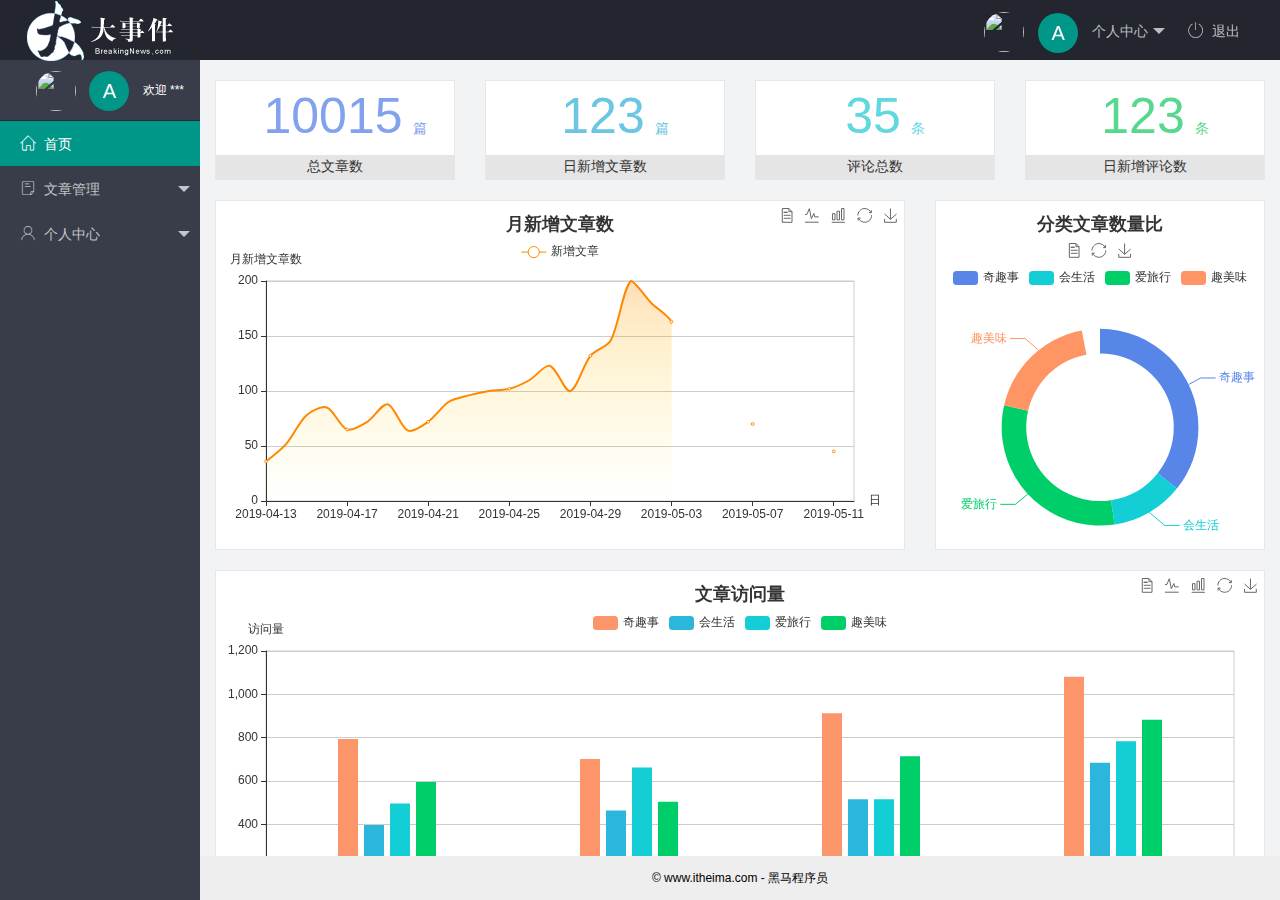
==== commit 8c37fb06: "complete  user_avatar" ====
--- a/index.html
+++ b/index.html
@@ -24,9 +24,9 @@
                         <span class="text-avatar">A</span> 个人中心
                     </a>
                     <dl class="layui-nav-child">
-                        <dd><a href="">基本资料</a></dd>
-                        <dd><a href="">更换头像</a></dd>
-                        <dd><a href="">重置密码</a></dd>
+                        <dd><a href="./user/user_info.html" target="fm">基本资料</a></dd>
+                        <dd><a href="./user/user_avatar.html" target="fm">更换头像</a></dd>
+                        <dd><a href="./user/user_pwd.html" target="fm">重置密码</a></dd>
                     </dl>
                 </li>
                 <li class="layui-nav-item"><a href="javascript:;" id="btnLogout"><span class="iconfont icon-tuichu"></span>退出</a></li>
@@ -59,9 +59,9 @@
                     <li class="layui-nav-item">
                         <a href="javascript:;"><span class="iconfont icon-user"></span>个人中心</a>
                         <dl class="layui-nav-child">
-                            <dd><a href="javascript:;"><i class="layui-icon layui-icon-app"></i>基本资料</a></dd>
-                            <dd><a href="javascript:;"><i class="layui-icon layui-icon-app"></i>更换头像</a></dd>
-                            <dd><a href="javascript:;"><i class="layui-icon layui-icon-app"></i>重置密码</a></dd>
+                            <dd><a href="./user/user_info.html" target="fm"><i class="layui-icon layui-icon-app"></i>基本资料</a></dd>
+                            <dd><a href="./user/user_avatar.html" target="fm"><i class="layui-icon layui-icon-app"></i>更换头像</a></dd>
+                            <dd><a href="/user/user_pwd.html" target="fm"><i class="layui-icon layui-icon-app"></i>重置密码</a></dd>
 
                         </dl>
                     </li>
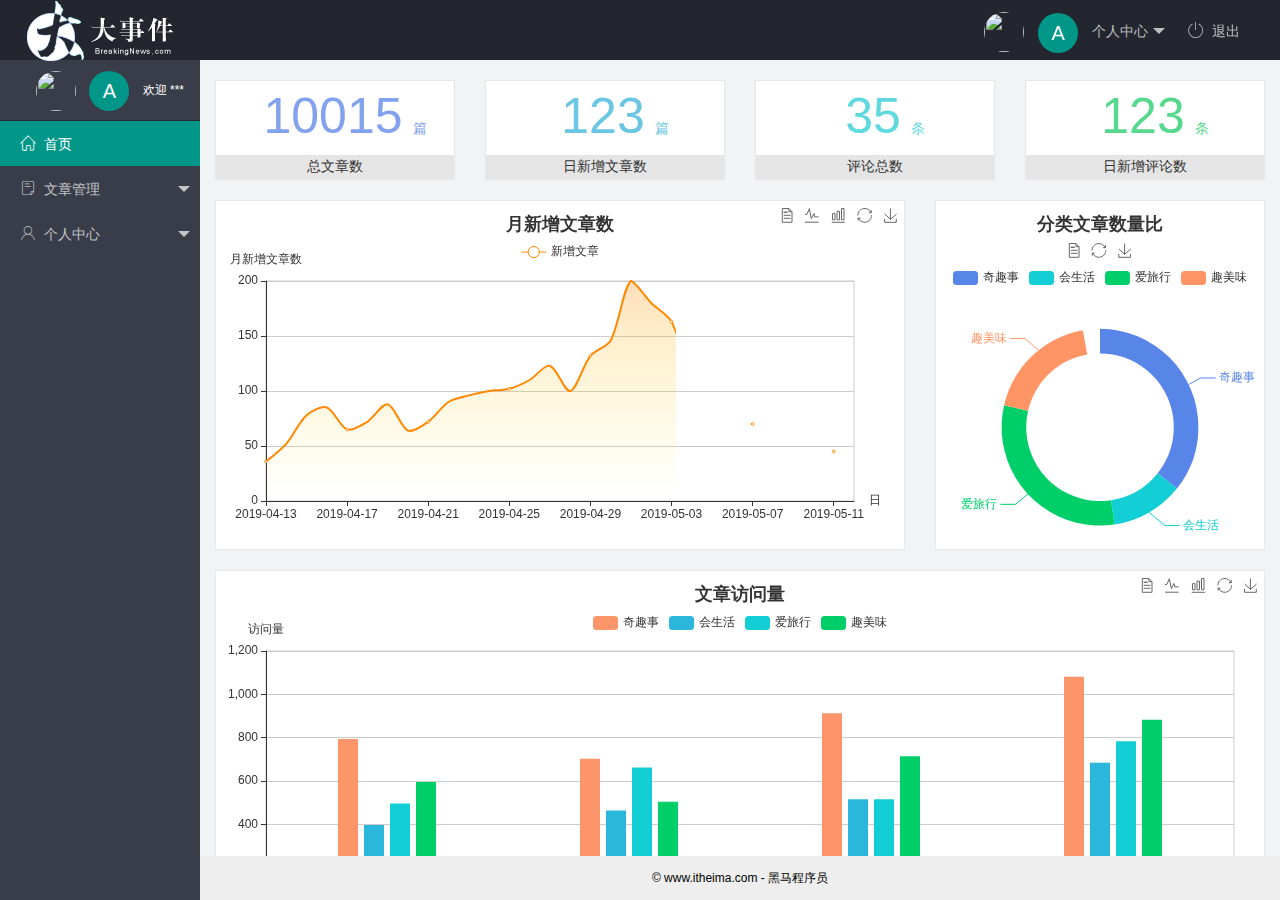
==== commit 7a71b108: "complete art_pub" ====
--- a/index.html
+++ b/index.html
@@ -50,9 +50,9 @@
                     <li class="layui-nav-item ">
                         <a class="" href="javascript:;"><span class="iconfont icon-16"></span>文章管理</a>
                         <dl class="layui-nav-child">
-                            <dd><a href="javascript:;"><i class="layui-icon layui-icon-app"></i> 文章类别</a></dd>
-                            <dd><a href="javascript:;"><i class="layui-icon layui-icon-app"></i>文章列表</a></dd>
-                            <dd><a href="javascript:;"><i class="layui-icon layui-icon-app"></i>发布文章</a></dd>
+                            <dd><a href="/article/art_cate.html" target="fm"><i class="layui-icon layui-icon-app"></i> 文章类别</a></dd>
+                            <dd><a href="/article/art_list.html" target="fm"><i class="layui-icon layui-icon-app"></i>文章列表</a></dd>
+                            <dd><a href="/article/atr_pub.html" target="fm"><i class="layui-icon layui-icon-app"></i>发布文章</a></dd>
 
                         </dl>
                     </li>
